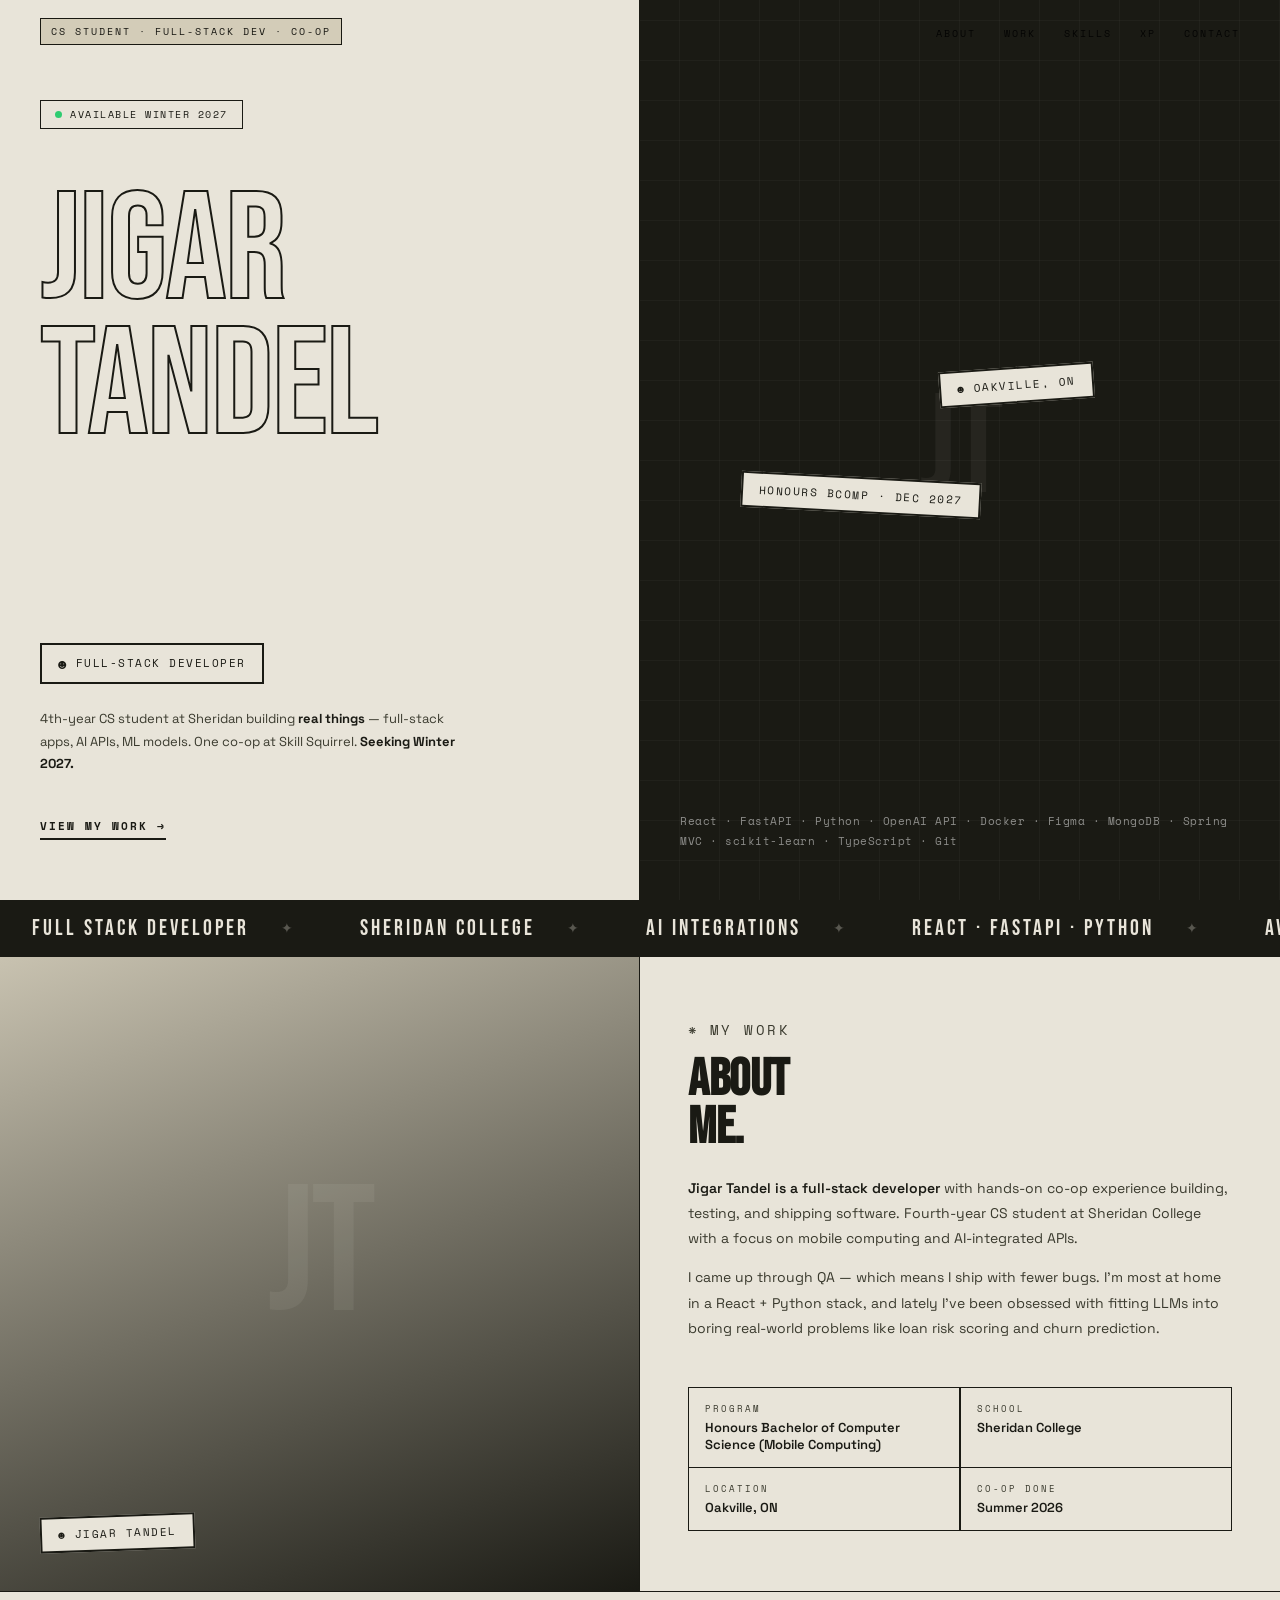
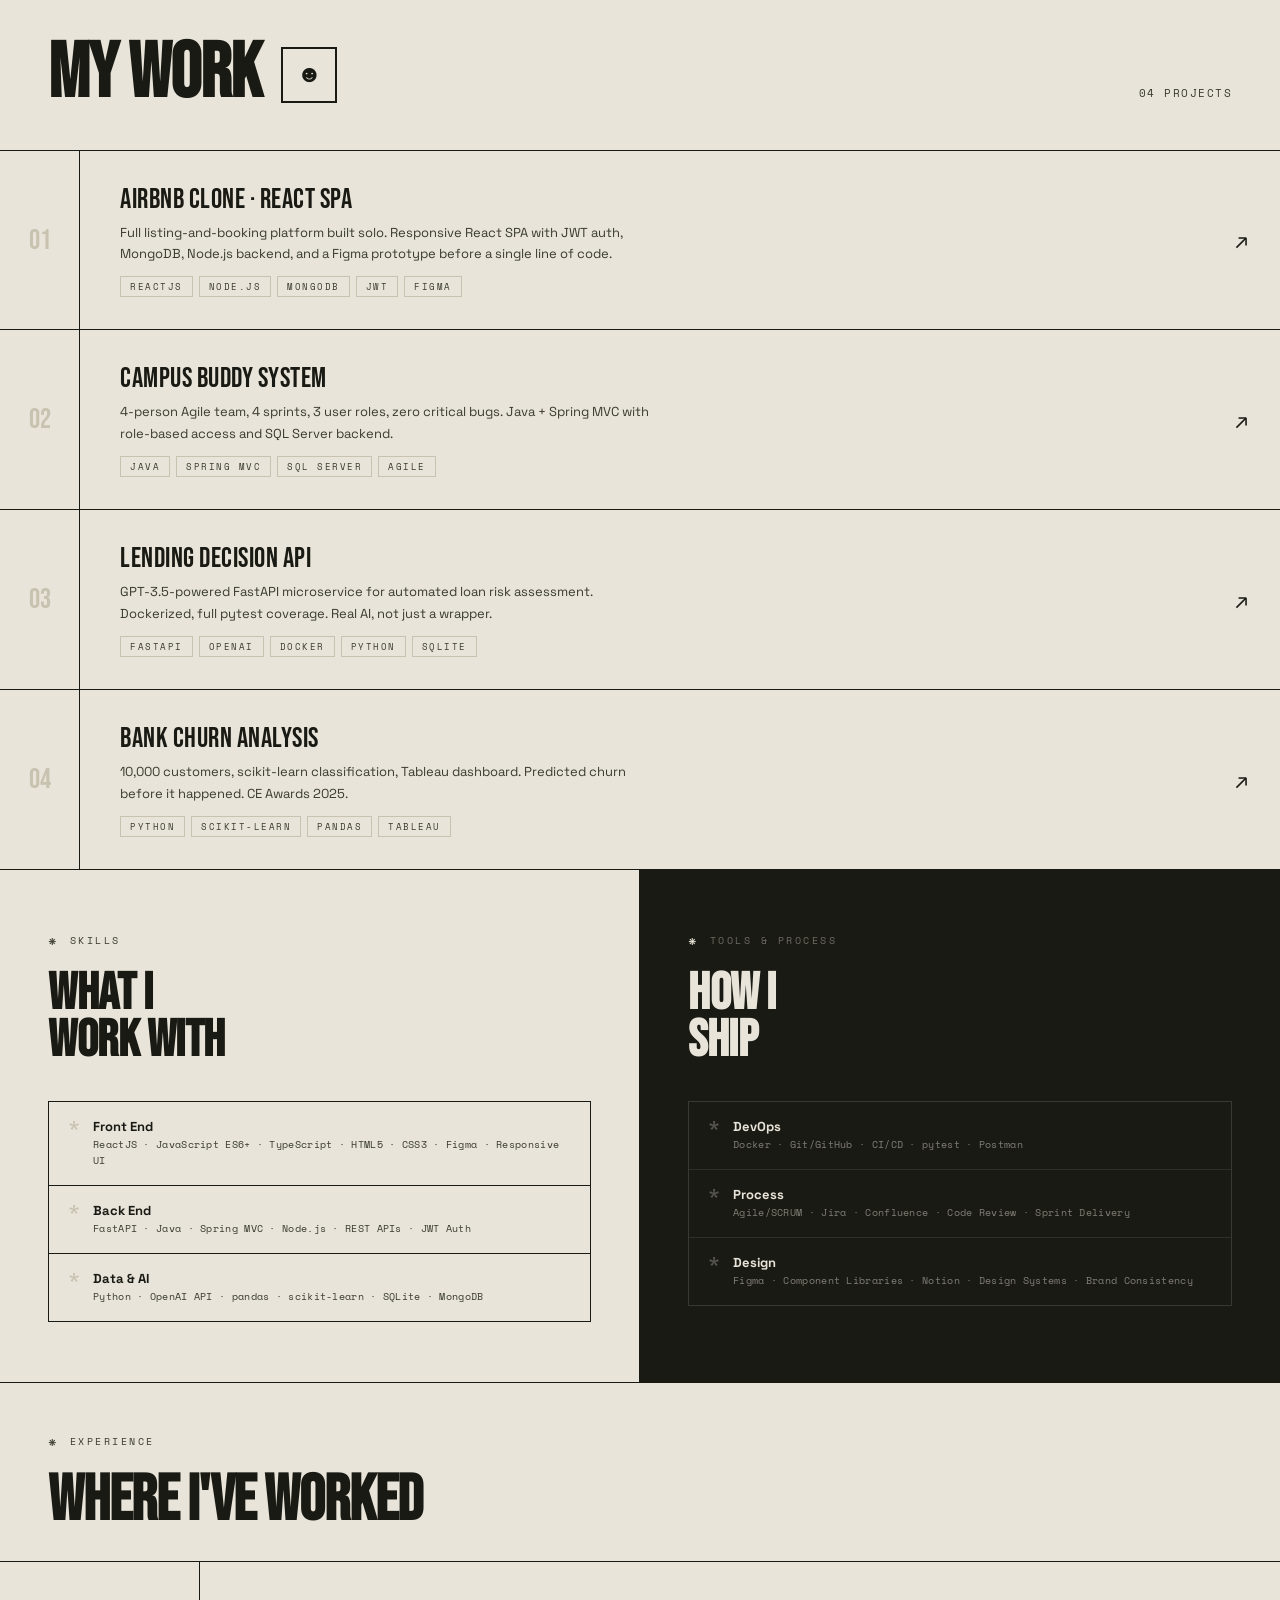
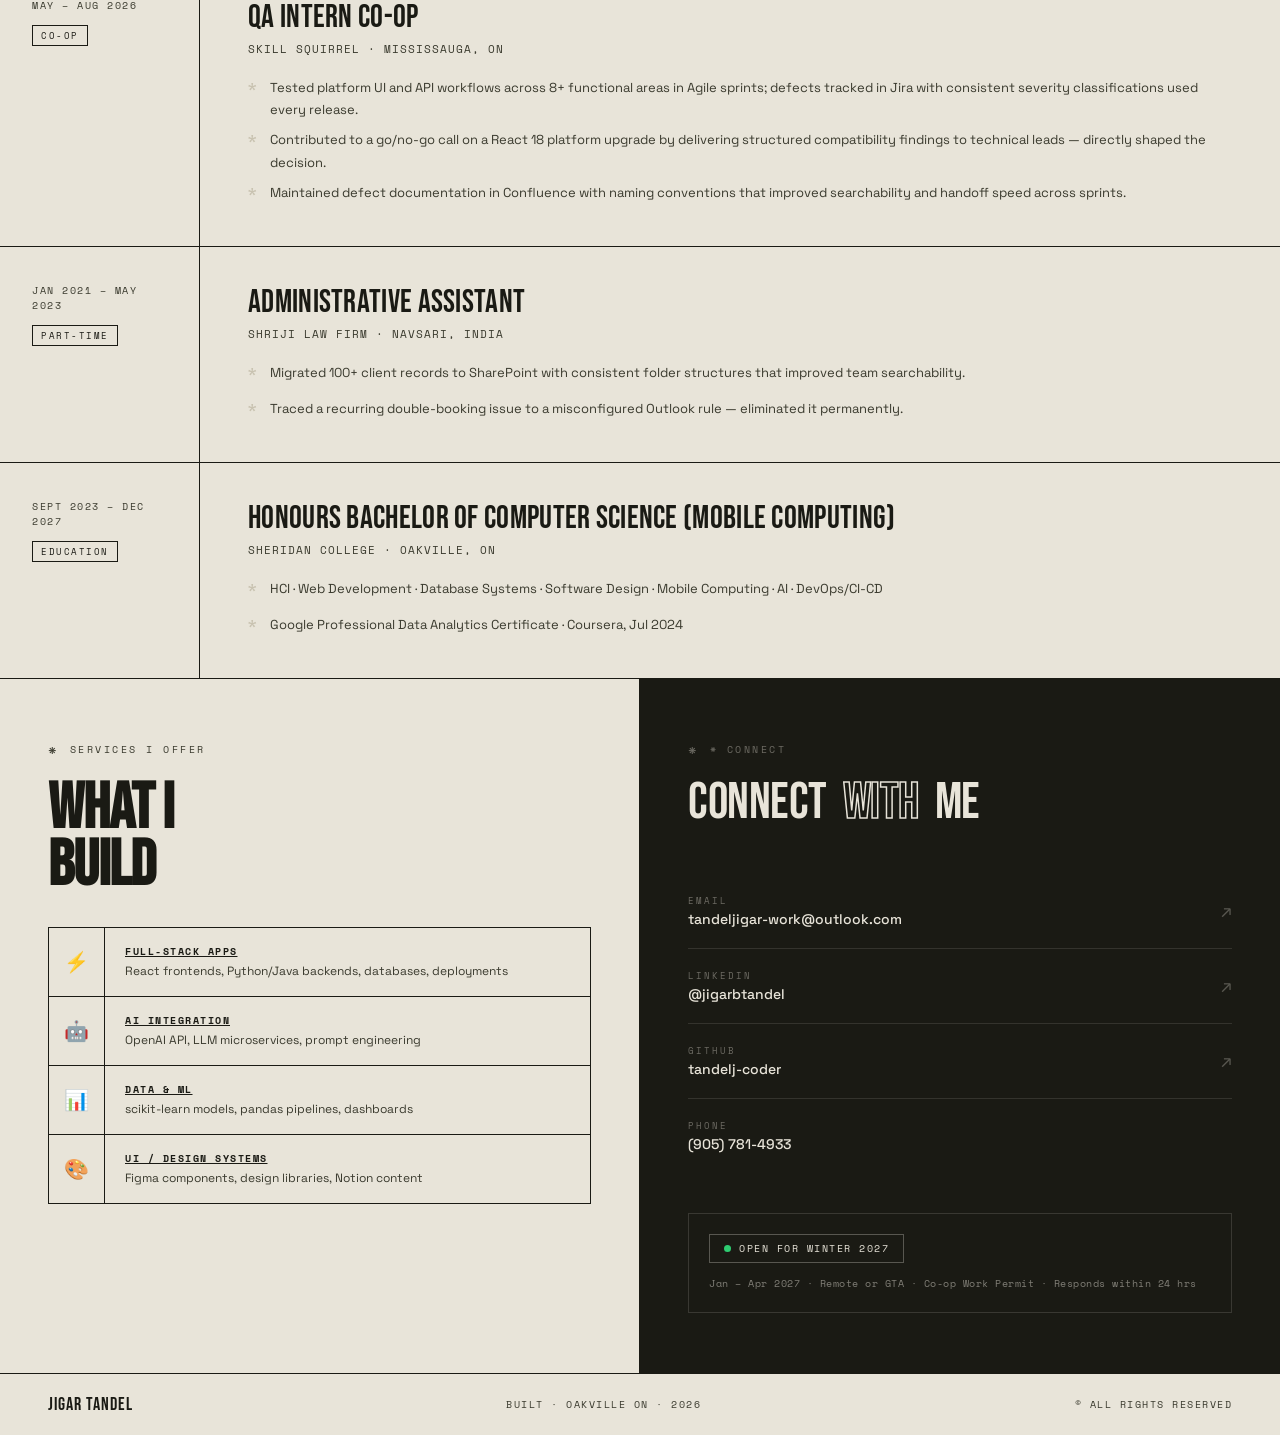
==== Jigar_Tandel.html @ c5416adf "Add files via upload" ====
<!doctype html><html><head><meta charset=utf8><meta name=viewport content="width=device-width,initial-scale=1"><style>:root{color-scheme:light}body{margin:0;padding:0;font:14px -apple-system,BlinkMacSystemFont,sans-serif;background:#fff;color:#000}img{max-width:100%}[hidden]:not([hidden=until-found i]){display:none!important}</style></head><body>
<!DOCTYPE html>
<html lang="en">
<head>
<meta charset="UTF-8"/>
<meta name="viewport" content="width=device-width, initial-scale=1.0"/>
<title>Jigar Tandel</title>
<link rel="preconnect" href="https://fonts.googleapis.com"/>
<link rel="preconnect" href="https://fonts.gstatic.com" crossorigin/>
<link href="https://fonts.googleapis.com/css2?family=Space+Grotesk:wght@300;400;500;600;700&family=Bebas+Neue&family=Space+Mono:ital,wght@0,400;0,700;1,400&display=swap" rel="stylesheet"/>
<style>
*,*::before,*::after{margin:0;padding:0;box-sizing:border-box;}
:root{
  --cream:#e8e4d9;
  --ink:#1a1a14;
  --ink-light:#3a3a2e;
  --warm:#c8c2b0;
  --accent:#1a1a14;
  --red:#c0392b;
}
html{scroll-behavior:smooth;}
body{
  background:var(--cream);
  color:var(--ink);
  font-family:'Space Grotesk',sans-serif;
  overflow-x:hidden;
  cursor:crosshair;
}

/* ── NAV ── */
nav{
  position:fixed;top:0;left:0;right:0;z-index:100;
  display:flex;align-items:center;justify-content:space-between;
  padding:18px 40px;
  mix-blend-mode:multiply;
}
.nav-role{
  font-family:'Space Mono',monospace;
  font-size:10px;letter-spacing:2px;text-transform:uppercase;
  border:1.5px solid var(--ink);
  padding:5px 10px;
  background:var(--cream);
}
.nav-links{display:flex;gap:28px;list-style:none;}
.nav-links a{
  font-family:'Space Mono',monospace;
  font-size:10px;letter-spacing:2px;text-transform:uppercase;
  color:var(--ink);text-decoration:none;
  transition:opacity 0.15s;
}
.nav-links a:hover{opacity:0.4;}

/* ── HERO ── */
#hero{
  min-height:100vh;
  display:grid;
  grid-template-columns:1fr 1fr;
  position:relative;
  overflow:hidden;
}
.hero-left{
  padding:100px 40px 60px;
  display:flex;flex-direction:column;
  justify-content:space-between;
  border-right:1.5px solid var(--ink);
  position:relative;
  z-index:2;
}
.hero-right{
  background:var(--ink);
  position:relative;
  display:flex;align-items:center;justify-content:center;
  overflow:hidden;
}
.hero-right-bg{
  width:100%;height:100%;
  background:
    repeating-linear-gradient(0deg, transparent, transparent 39px, rgba(255,255,255,0.03) 39px, rgba(255,255,255,0.03) 40px),
    repeating-linear-gradient(90deg, transparent, transparent 39px, rgba(255,255,255,0.03) 39px, rgba(255,255,255,0.03) 40px);
  position:absolute;inset:0;
}
.hero-right-text{
  position:absolute;
  bottom:48px;left:40px;right:40px;
}
.hero-right-text p{
  font-family:'Space Mono',monospace;
  font-size:11px;line-height:1.8;
  color:rgba(255,255,255,0.5);
  letter-spacing:0.5px;
}

/* LABEL BOXES — key visual element from reference */
.label-box{
  display:inline-flex;align-items:center;gap:8px;
  border:2px solid var(--ink);
  padding:8px 16px;
  background:var(--cream);
  font-family:'Space Mono',monospace;
  font-size:11px;letter-spacing:1.5px;text-transform:uppercase;
  white-space:nowrap;
  position:relative;
}
.label-box .smiley{font-size:14px;}

.hero-name{
  font-family:'Bebas Neue',sans-serif;
  font-size:clamp(80px,12vw,160px);
  line-height:0.88;
  letter-spacing:-2px;
  margin:32px 0 24px;
}
.hero-name .line-white{
  color:#fff;
  -webkit-text-stroke:0px;
  display:block;
}
.hero-name .line-outline{
  color:transparent;
  -webkit-text-stroke:2px var(--ink);
  display:block;
}
.hero-sub{
  font-size:13px;line-height:1.75;
  color:var(--ink-light);max-width:420px;
  margin-bottom:40px;
}
.hero-sub strong{font-weight:700;color:var(--ink);}
.hero-cta{
  display:inline-flex;align-items:center;gap:12px;
  font-family:'Space Mono',monospace;font-size:11px;
  font-weight:700;letter-spacing:2px;text-transform:uppercase;
  color:var(--ink);text-decoration:none;
  border-bottom:2px solid var(--ink);
  padding-bottom:4px;
  transition:gap 0.2s;
}
.hero-cta:hover{gap:20px;}

/* AVAILABILITY PILL */
.avail-pill{
  display:inline-flex;align-items:center;gap:8px;
  border:1.5px solid var(--ink);
  padding:6px 14px;
  font-family:'Space Mono',monospace;
  font-size:10px;letter-spacing:1.5px;text-transform:uppercase;
  margin-bottom:24px;
}
.avail-dot{width:7px;height:7px;border-radius:50%;background:#2ecc71;animation:blink 2s infinite;}
@keyframes blink{0%,100%{opacity:1;}50%{opacity:.3;}}

/* ── MARQUEE ── */
.marquee-wrap{
  border-top:1.5px solid var(--ink);
  border-bottom:1.5px solid var(--ink);
  overflow:hidden;
  padding:14px 0;
  background:var(--ink);
}
.marquee-track{
  display:flex;gap:0;
  animation:marquee 18s linear infinite;
  width:max-content;
}
@keyframes marquee{from{transform:translateX(0);}to{transform:translateX(-50%);}}
.marquee-item{
  font-family:'Bebas Neue',sans-serif;
  font-size:22px;letter-spacing:3px;
  color:var(--cream);
  padding:0 32px;
  white-space:nowrap;
  display:flex;align-items:center;gap:32px;
}
.marquee-item::after{
  content:'✦';font-size:14px;color:rgba(232,228,217,0.3);
}

/* ── ABOUT ── */
#about{
  display:grid;grid-template-columns:1fr 1fr;
  border-bottom:1.5px solid var(--ink);
}
.about-photo-col{
  border-right:1.5px solid var(--ink);
  position:relative;
  min-height:520px;
  display:flex;align-items:flex-end;
  overflow:hidden;
}
.about-photo-bg{
  position:absolute;inset:0;
  background:linear-gradient(160deg,var(--warm) 0%,var(--ink) 100%);
}
.about-photo-initials{
  position:absolute;
  top:50%;left:50%;transform:translate(-50%,-60%);
  font-family:'Bebas Neue',sans-serif;
  font-size:180px;line-height:1;
  color:rgba(232,228,217,0.08);
  pointer-events:none;
  letter-spacing:-4px;
}
.about-badge-wrap{
  position:relative;z-index:2;
  padding:40px;
}
.about-text-col{
  padding:60px 48px;
  display:flex;flex-direction:column;justify-content:center;
}
.section-eyebrow{
  font-family:'Space Mono',monospace;
  font-size:10px;letter-spacing:2.5px;text-transform:uppercase;
  color:var(--ink-light);margin-bottom:20px;
  display:flex;align-items:center;gap:10px;
}
.section-eyebrow::before{content:'* ';font-size:14px;}
.about-text-col h2{
  font-family:'Bebas Neue',sans-serif;
  font-size:52px;line-height:0.92;letter-spacing:-0.5px;
  margin-bottom:24px;
}
.about-text-col p{
  font-size:14px;line-height:1.8;color:var(--ink-light);
  margin-bottom:14px;
}
.about-text-col p strong{color:var(--ink);font-weight:600;}
.fact-row{
  display:grid;grid-template-columns:1fr 1fr;
  gap:1.5px;
  border:1.5px solid var(--ink);
  margin-top:32px;
  background:var(--ink);
}
.fact-cell{
  background:var(--cream);
  padding:14px 16px;
}
.fact-label{
  font-family:'Space Mono',monospace;
  font-size:9px;letter-spacing:2px;text-transform:uppercase;
  color:var(--ink-light);margin-bottom:4px;
}
.fact-val{font-size:13px;font-weight:600;}

/* ── WORK / PROJECTS ── */
#projects{border-bottom:1.5px solid var(--ink);}
.projects-header{
  display:flex;align-items:baseline;justify-content:space-between;
  padding:48px 48px 40px;
  border-bottom:1.5px solid var(--ink);
}
.projects-header h2{
  font-family:'Bebas Neue',sans-serif;
  font-size:clamp(40px,6vw,80px);
  line-height:0.9;letter-spacing:-1px;
  display:flex;align-items:center;gap:20px;
}
.projects-header h2 .smiley-box{
  display:inline-flex;align-items:center;justify-content:center;
  width:56px;height:56px;
  border:2px solid var(--ink);
  font-size:24px;
  border-radius:0;
}
.project-count{
  font-family:'Space Mono',monospace;
  font-size:11px;letter-spacing:1.5px;color:var(--ink-light);
}
.projects-grid{display:flex;flex-direction:column;}
.project-row{
  display:grid;grid-template-columns:80px 1fr auto;
  align-items:stretch;
  border-bottom:1.5px solid var(--ink);
  background:var(--cream);
  transition:background 0.2s;
  cursor:crosshair;
  opacity:1 !important;
  transform:none !important;
}
.project-row:last-child{border-bottom:none;}
.project-row:hover{background:var(--ink);}
.project-row:hover .pr-num,
.project-row:hover .pr-arrow{color:#fff !important;}
.project-row:hover .pr-title{color:#fff;}
.project-row:hover .pr-desc{color:rgba(255,255,255,0.85) !important;}
.project-row:hover .pr-tech span{
  border-color:rgba(255,255,255,0.4);
  color:rgba(255,255,255,0.9);
}
.pr-num{
  font-family:'Bebas Neue',sans-serif;
  font-size:28px;color:var(--warm);
  display:flex;align-items:center;justify-content:center;
  border-right:1.5px solid var(--ink);
  padding:32px 0;
  transition:color 0.15s;
}
.pr-body{
  padding:32px 40px;
  transition:color 0.15s;
}
.pr-title{
  font-family:'Bebas Neue',sans-serif;
  font-size:28px;letter-spacing:0.5px;
  margin-bottom:6px;
}
.pr-desc{
  font-family:'Space Grotesk',sans-serif;
  font-size:13px;line-height:1.65;color:var(--ink-light);
  max-width:540px;margin-bottom:12px;
  transition:color 0.15s;
}
.pr-tech{display:flex;flex-wrap:wrap;gap:6px;}
.pr-tech span{
  font-family:'Space Mono',monospace;
  font-size:9px;letter-spacing:1.5px;text-transform:uppercase;
  border:1px solid var(--warm);
  padding:3px 9px;color:var(--ink-light);
  transition:border-color 0.15s,color 0.15s;
}
.pr-arrow{
  font-size:22px;color:var(--ink);
  display:flex;align-items:center;
  padding:0 32px;
  transition:color 0.15s,transform 0.15s;
  text-decoration:none;
}
.project-row:hover .pr-arrow{transform:rotate(-45deg);}

/* ── SKILLS ── */
#skills{
  display:grid;grid-template-columns:1fr 1fr;
  border-bottom:1.5px solid var(--ink);
}
.skills-left{
  border-right:1.5px solid var(--ink);
  padding:60px 48px;
}
.skills-right{
  padding:60px 48px;
  background:var(--ink);color:var(--cream);
}
.skills-right .section-eyebrow{color:rgba(232,228,217,0.4);}
.skills-right .section-eyebrow::before{color:var(--cream);}
.skills-left h2,.skills-right h2{
  font-family:'Bebas Neue',sans-serif;
  font-size:52px;line-height:0.9;
  margin-bottom:36px;
  letter-spacing:-0.5px;
}
.skill-list{display:flex;flex-direction:column;gap:0;border:1.5px solid var(--ink);}
.skill-item{
  display:flex;align-items:flex-start;gap:14px;
  padding:16px 20px;
  border-bottom:1px solid var(--ink);
  transition:background 0.15s;
}
.skill-item:last-child{border-bottom:none;}
.skill-item:hover{background:rgba(0,0,0,0.04);}
.skill-asterisk{
  font-family:'Bebas Neue',sans-serif;
  font-size:24px;line-height:1;color:var(--warm);
  flex-shrink:0;margin-top:1px;
}
.skill-name{font-size:13px;font-weight:700;margin-bottom:2px;}
.skill-items{
  font-family:'Space Mono',monospace;
  font-size:10px;letter-spacing:0.3px;color:var(--ink-light);
  line-height:1.6;
}
/* right col skill list (light on dark) */
.skills-right .skill-list{border-color:rgba(232,228,217,0.15);}
.skills-right .skill-item{border-bottom-color:rgba(232,228,217,0.1);}
.skills-right .skill-item:hover{background:rgba(255,255,255,0.04);}
.skills-right .skill-asterisk{color:rgba(232,228,217,0.3);}
.skills-right .skill-name{color:var(--cream);}
.skills-right .skill-items{color:rgba(232,228,217,0.5);}

/* ── EXPERIENCE ── */
#experience{border-bottom:1.5px solid var(--ink);}
.exp-header{
  padding:48px 48px 32px;
  border-bottom:1.5px solid var(--ink);
}
.exp-header h2{
  font-family:'Bebas Neue',sans-serif;
  font-size:clamp(36px,5vw,72px);
  line-height:0.9;letter-spacing:-1px;
}
.exp-row{
  display:grid;
  grid-template-columns:200px 1fr;
  border-bottom:1.5px solid var(--ink);
}
.exp-row:last-child{border-bottom:none;}
.exp-left{
  border-right:1.5px solid var(--ink);
  padding:36px 32px;
}
.exp-date{
  font-family:'Space Mono',monospace;
  font-size:10px;letter-spacing:1.5px;text-transform:uppercase;
  color:var(--ink-light);margin-bottom:12px;
}
.exp-type-badge{
  display:inline-block;
  font-family:'Space Mono',monospace;
  font-size:9px;letter-spacing:1.5px;text-transform:uppercase;
  border:1.5px solid var(--ink);
  padding:3px 8px;
}
.exp-right{padding:36px 48px;}
.exp-title{
  font-family:'Bebas Neue',sans-serif;
  font-size:32px;letter-spacing:0.3px;
  margin-bottom:4px;
}
.exp-co{
  font-family:'Space Mono',monospace;
  font-size:11px;letter-spacing:1px;
  color:var(--ink-light);margin-bottom:20px;
  text-transform:uppercase;
}
.exp-bullets{display:flex;flex-direction:column;gap:8px;}
.exp-bullet{
  display:flex;gap:14px;
  font-size:13px;line-height:1.7;color:var(--ink-light);
}
.exp-bullet::before{
  content:'*';
  font-family:'Bebas Neue',sans-serif;
  font-size:20px;color:var(--warm);
  flex-shrink:0;line-height:1.4;
}

/* ── SERVICES / CONTACT ── */
#contact{
  display:grid;grid-template-columns:1fr 1fr;
  min-height:500px;
}
.contact-left{
  border-right:1.5px solid var(--ink);
  padding:60px 48px;
}
.contact-left h2{
  font-family:'Bebas Neue',sans-serif;
  font-size:clamp(36px,5vw,64px);
  line-height:0.9;letter-spacing:-1px;
  margin-bottom:32px;
}
.service-list{display:flex;flex-direction:column;gap:0;border:1.5px solid var(--ink);}
.service-item{
  display:grid;grid-template-columns:56px 1fr;
  border-bottom:1px solid var(--ink);
}
.service-item:last-child{border-bottom:none;}
.service-icon{
  display:flex;align-items:center;justify-content:center;
  border-right:1px solid var(--ink);
  font-size:20px;
  padding:16px 0;
}
.service-body{padding:16px 20px;}
.service-name{
  font-family:'Space Mono',monospace;
  font-size:10px;font-weight:700;letter-spacing:1.5px;
  text-transform:uppercase;text-decoration:underline;
  margin-bottom:3px;
}
.service-desc{font-size:12px;color:var(--ink-light);line-height:1.5;}
.contact-right{
  padding:60px 48px;
  background:var(--ink);color:var(--cream);
  display:flex;flex-direction:column;justify-content:space-between;
}
.connect-label{
  font-family:'Bebas Neue',sans-serif;
  font-size:clamp(32px,4vw,54px);
  line-height:0.9;letter-spacing:-0.5px;
  color:var(--cream);margin-bottom:48px;
  display:flex;align-items:center;gap:16px;
  flex-wrap:wrap;
}
.connect-label .word-outline{
  color:transparent;
  -webkit-text-stroke:1.5px var(--cream);
}
.contact-links{display:flex;flex-direction:column;gap:0;}
.contact-link-row{
  display:flex;align-items:center;justify-content:space-between;
  padding:20px 0;
  border-bottom:1px solid rgba(232,228,217,0.12);
  text-decoration:none;
  transition:padding-left 0.15s;
}
.contact-link-row:last-child{border-bottom:none;}
.contact-link-row:hover{padding-left:12px;}
.cl-label{
  font-family:'Space Mono',monospace;
  font-size:9px;letter-spacing:2px;text-transform:uppercase;
  color:rgba(232,228,217,0.4);margin-bottom:3px;
}
.cl-val{
  font-size:14px;font-weight:500;color:var(--cream);
}
.cl-arrow{color:rgba(232,228,217,0.3);font-size:18px;}
.avail-block{
  margin-top:40px;
  border:1.5px solid rgba(232,228,217,0.15);
  padding:20px;
}
.avail-block .avail-pill{
  border-color:rgba(232,228,217,0.3);
  color:var(--cream);margin-bottom:12px;
}
.avail-block p{
  font-family:'Space Mono',monospace;
  font-size:10px;letter-spacing:0.5px;line-height:1.7;
  color:rgba(232,228,217,0.5);
}

/* ── FOOTER ── */
footer{
  border-top:1.5px solid var(--ink);
  display:flex;align-items:center;justify-content:space-between;
  padding:20px 48px;
}
.footer-name{
  font-family:'Bebas Neue',sans-serif;
  font-size:18px;letter-spacing:1px;
}
.footer-mono{
  font-family:'Space Mono',monospace;
  font-size:10px;letter-spacing:1.5px;
  color:var(--ink-light);text-transform:uppercase;
}

/* ── MOBILE ── */
@media(max-width:768px){
  nav{padding:16px 20px;}
  .nav-links{display:none;}
  #hero{grid-template-columns:1fr;}
  .hero-right{min-height:280px;}
  #about,#skills,#contact{grid-template-columns:1fr;}
  .about-photo-col,.skills-left,.skills-right,.contact-left,.contact-right{border-right:none;border-bottom:1.5px solid var(--ink);}
  .projects-header,.exp-header{padding:32px 24px 24px;}
  .pr-body,.exp-right,.about-text-col,.skills-left,.skills-right,.contact-left,.contact-right{padding:32px 24px;}
  .exp-row{grid-template-columns:1fr;}
  .exp-left{border-right:none;border-bottom:1.5px solid var(--ink);}
  .hero-left{padding:80px 24px 40px;}
  footer{padding:16px 24px;flex-direction:column;gap:8px;text-align:center;}
  .project-row{grid-template-columns:56px 1fr 48px;}
  .pr-arrow{padding:0 12px;}
}
@media(prefers-reduced-motion:reduce){
  *{animation:none!important;transition:none!important;}
}
</style>
</head>
<body>

<!-- NAV -->
<nav>
  <span class="nav-role">CS Student · Full-Stack Dev · Co-op</span>
  <ul class="nav-links">
    <li><a href="#about">About</a></li>
    <li><a href="#projects">Work</a></li>
    <li><a href="#skills">Skills</a></li>
    <li><a href="#experience">XP</a></li>
    <li><a href="#contact">Contact</a></li>
  </ul>
</nav>

<!-- HERO -->
<section id="hero">
  <div class="hero-left">
    <div>
      <div class="avail-pill"><span class="avail-dot"></span> Available Winter 2027</div>
      <div class="hero-name">
        <span class="line-outline">Jigar</span>
        <span class="line-outline">Tandel</span>
      </div>
    </div>
    <div>
      <div class="label-box" style="margin-bottom:24px;">
        <span class="smiley">☻</span> FULL-STACK DEVELOPER
      </div>
      <p class="hero-sub">
        4th-year CS student at Sheridan building <strong>real things</strong> — full-stack apps, AI APIs, ML models. One co-op at Skill Squirrel. <strong>Seeking Winter 2027.</strong>
      </p>
      <a href="#projects" class="hero-cta">View My Work →</a>
    </div>
  </div>
  <div class="hero-right">
    <div class="hero-right-bg"></div>
    <div style="position:relative;z-index:2;text-align:center;">
      <div style="font-family:'Bebas Neue',sans-serif;font-size:clamp(80px,12vw,140px);line-height:0.9;color:rgba(232,228,217,0.06);letter-spacing:-3px;pointer-events:none;user-select:none;">JT</div>
      <!-- Floating label boxes like the reference -->
      <div class="label-box" style="position:absolute;top:-20px;left:20px;transform:rotate(-4deg);z-index:3;">
        ☻ OAKVILLE, ON
      </div>
      <div class="label-box" style="position:absolute;bottom:0px;right:20px;transform:rotate(3deg);z-index:3;">
        HONOURS BCOMP · DEC 2027
      </div>
    </div>
    <div class="hero-right-text">
      <p>React · FastAPI · Python · OpenAI API · Docker · Figma · MongoDB · Spring MVC · scikit-learn · TypeScript · Git</p>
    </div>
  </div>
</section>

<!-- MARQUEE -->
<div class="marquee-wrap">
  <div class="marquee-track">
    <div class="marquee-item">FULL STACK DEVELOPER</div>
    <div class="marquee-item">SHERIDAN COLLEGE</div>
    <div class="marquee-item">AI INTEGRATIONS</div>
    <div class="marquee-item">REACT · FASTAPI · PYTHON</div>
    <div class="marquee-item">AVAILABLE WINTER 2027</div>
    <div class="marquee-item">OAKVILLE ON</div>
    <div class="marquee-item">FULL STACK DEVELOPER</div>
    <div class="marquee-item">SHERIDAN COLLEGE</div>
    <div class="marquee-item">AI INTEGRATIONS</div>
    <div class="marquee-item">REACT · FASTAPI · PYTHON</div>
    <div class="marquee-item">AVAILABLE WINTER 2027</div>
    <div class="marquee-item">OAKVILLE ON</div>
  </div>
</div>

<!-- ABOUT -->
<section id="about">
  <div class="about-photo-col">
    <div class="about-photo-bg"></div>
    <div class="about-photo-initials">JT</div>
    <div class="about-badge-wrap">
      <div class="label-box" style="background:var(--cream);transform:rotate(-2deg);">
        ☻ JIGAR TANDEL
      </div>
    </div>
  </div>
  <div class="about-text-col">
    <p class="section-eyebrow">My Work</p>
    <h2>About<br/>Me.</h2>
    <p>
      <strong>Jigar Tandel is a full-stack developer</strong> with hands-on co-op experience building, testing, and shipping software. Fourth-year CS student at Sheridan College with a focus on mobile computing and AI-integrated APIs.
    </p>
    <p>
      I came up through QA — which means I ship with fewer bugs. I'm most at home in a React + Python stack, and lately I've been obsessed with fitting LLMs into boring real-world problems like loan risk scoring and churn prediction.
    </p>
    <div class="fact-row">
      <div class="fact-cell">
        <div class="fact-label">Program</div>
        <div class="fact-val">Honours Bachelor of Computer Science (Mobile Computing)</div>
      </div>
      <div class="fact-cell">
        <div class="fact-label">School</div>
        <div class="fact-val">Sheridan College</div>
      </div>
      <div class="fact-cell">
        <div class="fact-label">Location</div>
        <div class="fact-val">Oakville, ON</div>
      </div>
      <div class="fact-cell">
        <div class="fact-label">Co-op Done</div>
        <div class="fact-val">Summer 2026</div>
      </div>
    </div>
  </div>
</section>

<!-- PROJECTS -->
<section id="projects">
  <div class="projects-header">
    <h2>MY WORK <span class="smiley-box">☻</span></h2>
    <span class="project-count">04 PROJECTS</span>
  </div>
  <div class="projects-grid">

    <div class="project-row">
      <div class="pr-num">01</div>
      <div class="pr-body">
        <div class="pr-title">Airbnb Clone · React SPA</div>
        <p class="pr-desc">Full listing-and-booking platform built solo. Responsive React SPA with JWT auth, MongoDB, Node.js backend, and a Figma prototype before a single line of code.</p>
        <div class="pr-tech">
          <span>ReactJS</span><span>Node.js</span><span>MongoDB</span><span>JWT</span><span>Figma</span>
        </div>
      </div>
      <a class="pr-arrow" href="https://github.com/tandelj-coder/airbnb-clone" target="_blank" rel="noopener">↗</a>
    </div>

    <div class="project-row">
      <div class="pr-num">02</div>
      <div class="pr-body">
        <div class="pr-title">Campus Buddy System</div>
        <p class="pr-desc">4-person Agile team, 4 sprints, 3 user roles, zero critical bugs. Java + Spring MVC with role-based access and SQL Server backend.</p>
        <div class="pr-tech">
          <span>Java</span><span>Spring MVC</span><span>SQL Server</span><span>Agile</span>
        </div>
      </div>
      <a class="pr-arrow" href="https://github.com/tandelj-coder/campus-buddy-system" target="_blank" rel="noopener">↗</a>
    </div>

    <div class="project-row">
      <div class="pr-num">03</div>
      <div class="pr-body">
        <div class="pr-title">Lending Decision API</div>
        <p class="pr-desc">GPT-3.5-powered FastAPI microservice for automated loan risk assessment. Dockerized, full pytest coverage. Real AI, not just a wrapper.</p>
        <div class="pr-tech">
          <span>FastAPI</span><span>OpenAI</span><span>Docker</span><span>Python</span><span>SQLite</span>
        </div>
      </div>
      <a class="pr-arrow" href="https://github.com/tandelj-coder/lending-decision-api" target="_blank" rel="noopener">↗</a>
    </div>

    <div class="project-row">
      <div class="pr-num">04</div>
      <div class="pr-body">
        <div class="pr-title">Bank Churn Analysis</div>
        <p class="pr-desc">10,000 customers, scikit-learn classification, Tableau dashboard. Predicted churn before it happened. CE Awards 2025.</p>
        <div class="pr-tech">
          <span>Python</span><span>scikit-learn</span><span>pandas</span><span>Tableau</span>
        </div>
      </div>
      <a class="pr-arrow" href="https://github.com/tandelj-coder/bank-churn-analysis" target="_blank" rel="noopener">↗</a>
    </div>

  </div>
</section>

<!-- SKILLS -->
<section id="skills">
  <div class="skills-left">
    <p class="section-eyebrow">Skills</p>
    <h2>What I<br/>Work With</h2>
    <div class="skill-list">
      <div class="skill-item">
        <div class="skill-asterisk">*</div>
        <div>
          <div class="skill-name">Front End</div>
          <div class="skill-items">ReactJS · JavaScript ES6+ · TypeScript · HTML5 · CSS3 · Figma · Responsive UI</div>
        </div>
      </div>
      <div class="skill-item">
        <div class="skill-asterisk">*</div>
        <div>
          <div class="skill-name">Back End</div>
          <div class="skill-items">FastAPI · Java · Spring MVC · Node.js · REST APIs · JWT Auth</div>
        </div>
      </div>
      <div class="skill-item">
        <div class="skill-asterisk">*</div>
        <div>
          <div class="skill-name">Data & AI</div>
          <div class="skill-items">Python · OpenAI API · pandas · scikit-learn · SQLite · MongoDB</div>
        </div>
      </div>
    </div>
  </div>
  <div class="skills-right">
    <p class="section-eyebrow">Tools & Process</p>
    <h2>How I<br/>Ship</h2>
    <div class="skill-list">
      <div class="skill-item">
        <div class="skill-asterisk">*</div>
        <div>
          <div class="skill-name">DevOps</div>
          <div class="skill-items">Docker · Git/GitHub · CI/CD · pytest · Postman</div>
        </div>
      </div>
      <div class="skill-item">
        <div class="skill-asterisk">*</div>
        <div>
          <div class="skill-name">Process</div>
          <div class="skill-items">Agile/SCRUM · Jira · Confluence · Code Review · Sprint Delivery</div>
        </div>
      </div>
      <div class="skill-item">
        <div class="skill-asterisk">*</div>
        <div>
          <div class="skill-name">Design</div>
          <div class="skill-items">Figma · Component Libraries · Notion · Design Systems · Brand Consistency</div>
        </div>
      </div>
    </div>
  </div>
</section>

<!-- EXPERIENCE -->
<section id="experience">
  <div class="exp-header">
    <p class="section-eyebrow">Experience</p>
    <h2>WHERE I'VE WORKED</h2>
  </div>

  <div class="exp-row">
    <div class="exp-left">
      <div class="exp-date">May – Aug 2026</div>
      <div class="exp-type-badge">Co-op</div>
    </div>
    <div class="exp-right">
      <div class="exp-title">QA Intern Co-op</div>
      <div class="exp-co">Skill Squirrel · Mississauga, ON</div>
      <ul class="exp-bullets">
        <li class="exp-bullet">Tested platform UI and API workflows across 8+ functional areas in Agile sprints; defects tracked in Jira with consistent severity classifications used every release.</li>
        <li class="exp-bullet">Contributed to a go/no-go call on a React 18 platform upgrade by delivering structured compatibility findings to technical leads — directly shaped the decision.</li>
        <li class="exp-bullet">Maintained defect documentation in Confluence with naming conventions that improved searchability and handoff speed across sprints.</li>
      </ul>
    </div>
  </div>

  <div class="exp-row">
    <div class="exp-left">
      <div class="exp-date">Jan 2021 – May 2023</div>
      <div class="exp-type-badge">Part-time</div>
    </div>
    <div class="exp-right">
      <div class="exp-title">Administrative Assistant</div>
      <div class="exp-co">Shriji Law Firm · Navsari, India</div>
      <ul class="exp-bullets">
        <li class="exp-bullet">Migrated 100+ client records to SharePoint with consistent folder structures that improved team searchability.</li>
        <li class="exp-bullet">Traced a recurring double-booking issue to a misconfigured Outlook rule — eliminated it permanently.</li>
      </ul>
    </div>
  </div>

  <div class="exp-row">
    <div class="exp-left">
      <div class="exp-date">Sept 2023 – Dec 2027</div>
      <div class="exp-type-badge">Education</div>
    </div>
    <div class="exp-right">
      <div class="exp-title">Honours Bachelor of Computer Science (Mobile Computing)</div>
      <div class="exp-co">Sheridan College · Oakville, ON</div>
      <ul class="exp-bullets">
        <li class="exp-bullet">HCI · Web Development · Database Systems · Software Design · Mobile Computing · AI · DevOps/CI-CD</li>
        <li class="exp-bullet">Google Professional Data Analytics Certificate · Coursera, Jul 2024</li>
      </ul>
    </div>
  </div>
</section>

<!-- CONTACT -->
<section id="contact">
  <div class="contact-left">
    <p class="section-eyebrow">Services I Offer</p>
    <h2>WHAT I<br/>BUILD</h2>
    <div class="service-list">
      <div class="service-item">
        <div class="service-icon">⚡</div>
        <div class="service-body">
          <div class="service-name">Full-Stack Apps</div>
          <div class="service-desc">React frontends, Python/Java backends, databases, deployments</div>
        </div>
      </div>
      <div class="service-item">
        <div class="service-icon">🤖</div>
        <div class="service-body">
          <div class="service-name">AI Integration</div>
          <div class="service-desc">OpenAI API, LLM microservices, prompt engineering</div>
        </div>
      </div>
      <div class="service-item">
        <div class="service-icon">📊</div>
        <div class="service-body">
          <div class="service-name">Data & ML</div>
          <div class="service-desc">scikit-learn models, pandas pipelines, dashboards</div>
        </div>
      </div>
      <div class="service-item">
        <div class="service-icon">🎨</div>
        <div class="service-body">
          <div class="service-name">UI / Design Systems</div>
          <div class="service-desc">Figma components, design libraries, Notion content</div>
        </div>
      </div>
    </div>
  </div>
  <div class="contact-right">
    <div>
      <p class="section-eyebrow" style="color:rgba(232,228,217,0.4);margin-bottom:20px;">* Connect</p>
      <div class="connect-label">
        CONNECT <span class="word-outline">WITH</span> ME
      </div>
    </div>
    <div>
      <div class="contact-links">
        <a class="contact-link-row" href="mailto:tandeljigar-work@outlook.com">
          <div>
            <div class="cl-label">Email</div>
            <div class="cl-val">tandeljigar-work@outlook.com</div>
          </div>
          <div class="cl-arrow">↗</div>
        </a>
        <a class="contact-link-row" href="https://linkedin.com/in/jigarbtandel" target="_blank" rel="noopener">
          <div>
            <div class="cl-label">LinkedIn</div>
            <div class="cl-val">@jigarbtandel</div>
          </div>
          <div class="cl-arrow">↗</div>
        </a>
        <a class="contact-link-row" href="https://github.com/tandelj-coder" target="_blank" rel="noopener">
          <div>
            <div class="cl-label">GitHub</div>
            <div class="cl-val">tandelj-coder</div>
          </div>
          <div class="cl-arrow">↗</div>
        </a>
        <div class="contact-link-row" style="cursor:default;">
          <div>
            <div class="cl-label">Phone</div>
            <div class="cl-val">(905) 781-4933</div>
          </div>
        </div>
      </div>
      <div class="avail-block">
        <div class="avail-pill"><span class="avail-dot"></span> OPEN FOR WINTER 2027</div>
        <p>Jan – Apr 2027 · Remote or GTA · Co-op Work Permit · Responds within 24 hrs</p>
      </div>
    </div>
  </div>
</section>

<footer>
  <span class="footer-name">JIGAR TANDEL</span>
  <span class="footer-mono">Built · Oakville ON · 2026</span>
  <span class="footer-mono">© All Rights Reserved</span>
</footer>

<script>
// Subtle scroll-driven fade-in
const els = document.querySelectorAll('.exp-row,.skill-item,.service-item,.about-text-col,.fact-cell');
const io = new IntersectionObserver(entries=>{
  entries.forEach(e=>{
    if(e.isIntersecting){
      e.target.style.opacity='1';
      e.target.style.transform='translateY(0)';
    }
  });
},{threshold:0.08});
els.forEach(el=>{
  el.style.opacity='0';
  el.style.transform='translateY(16px)';
  el.style.transition='opacity 0.5s ease, transform 0.5s ease';
  io.observe(el);
});
// stagger on rows
document.querySelectorAll('.fact-cell').forEach((el,i)=>{
  el.style.transitionDelay = (i*0.05)+'s';
});
document.querySelectorAll('.skill-item,.service-item').forEach((el,i)=>{
  el.style.transitionDelay = (i*0.07)+'s';
});
</script>
</body>
</html>

</body></html>
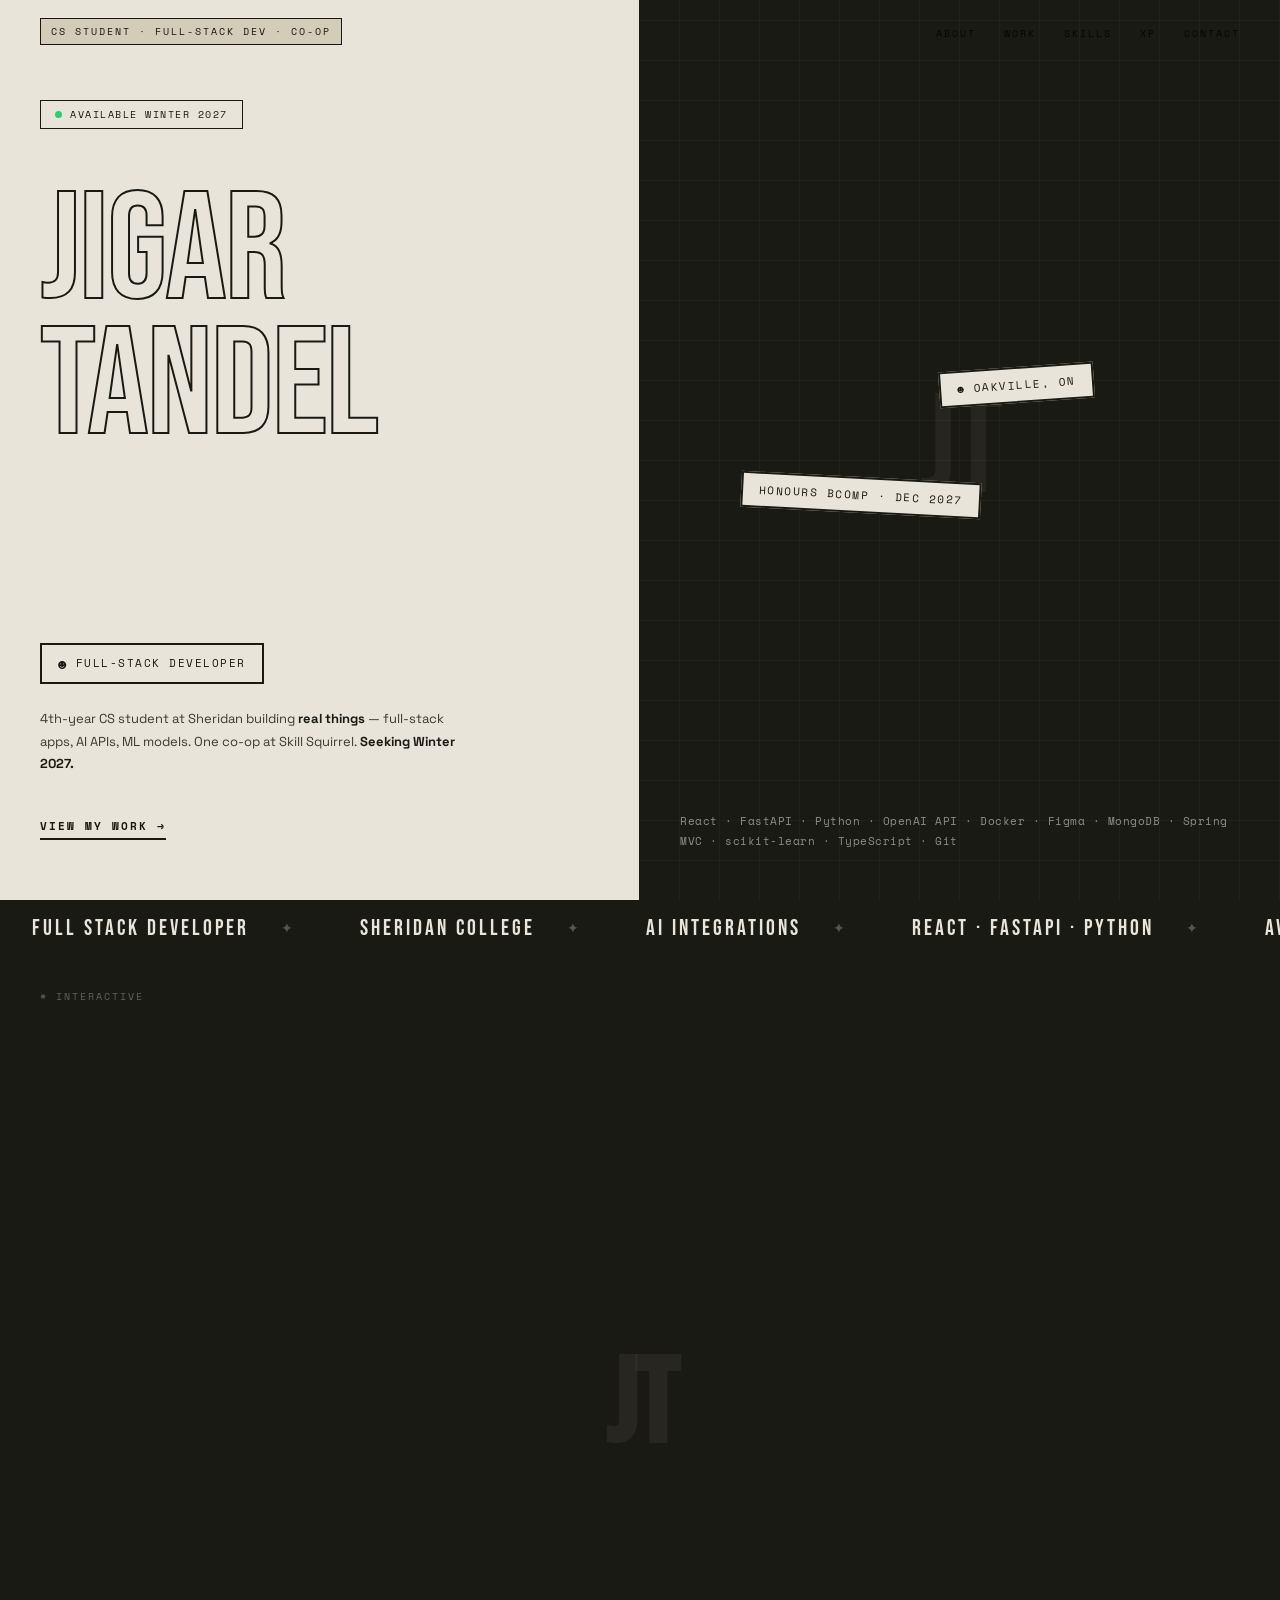
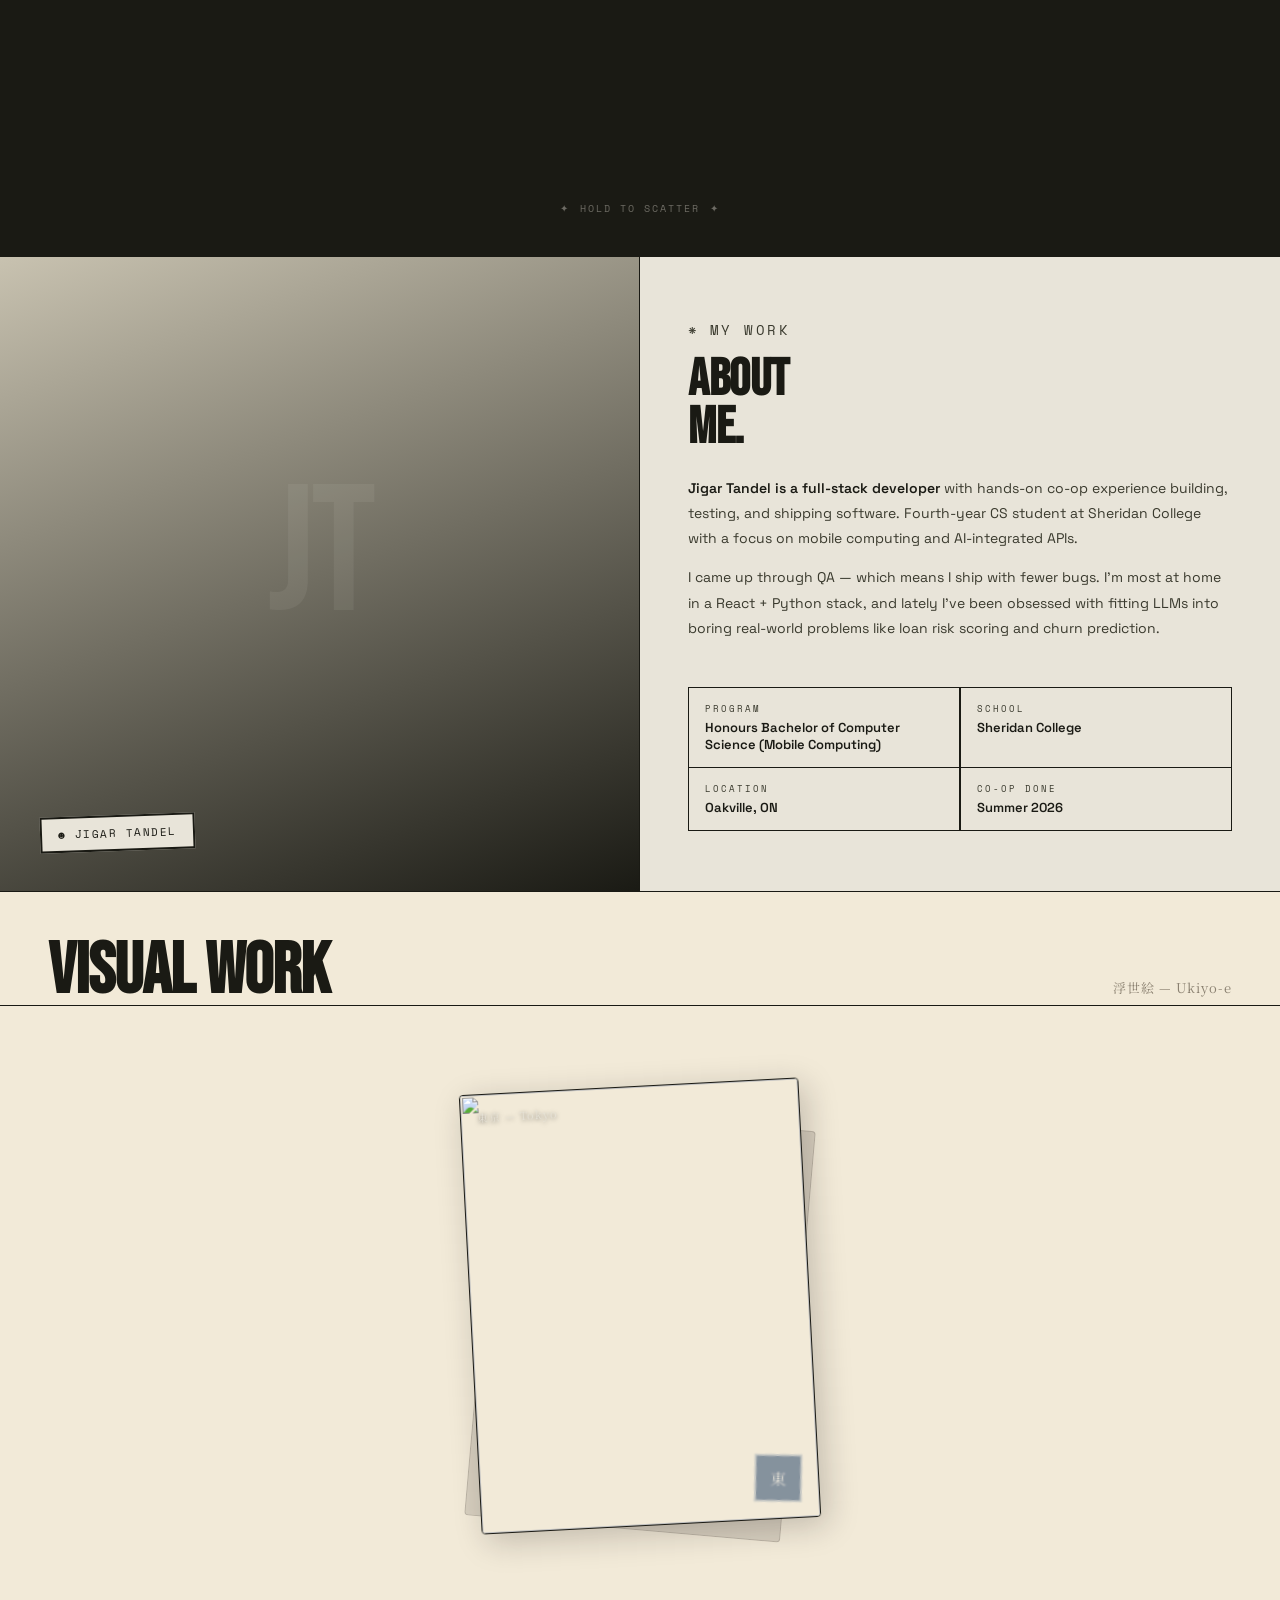
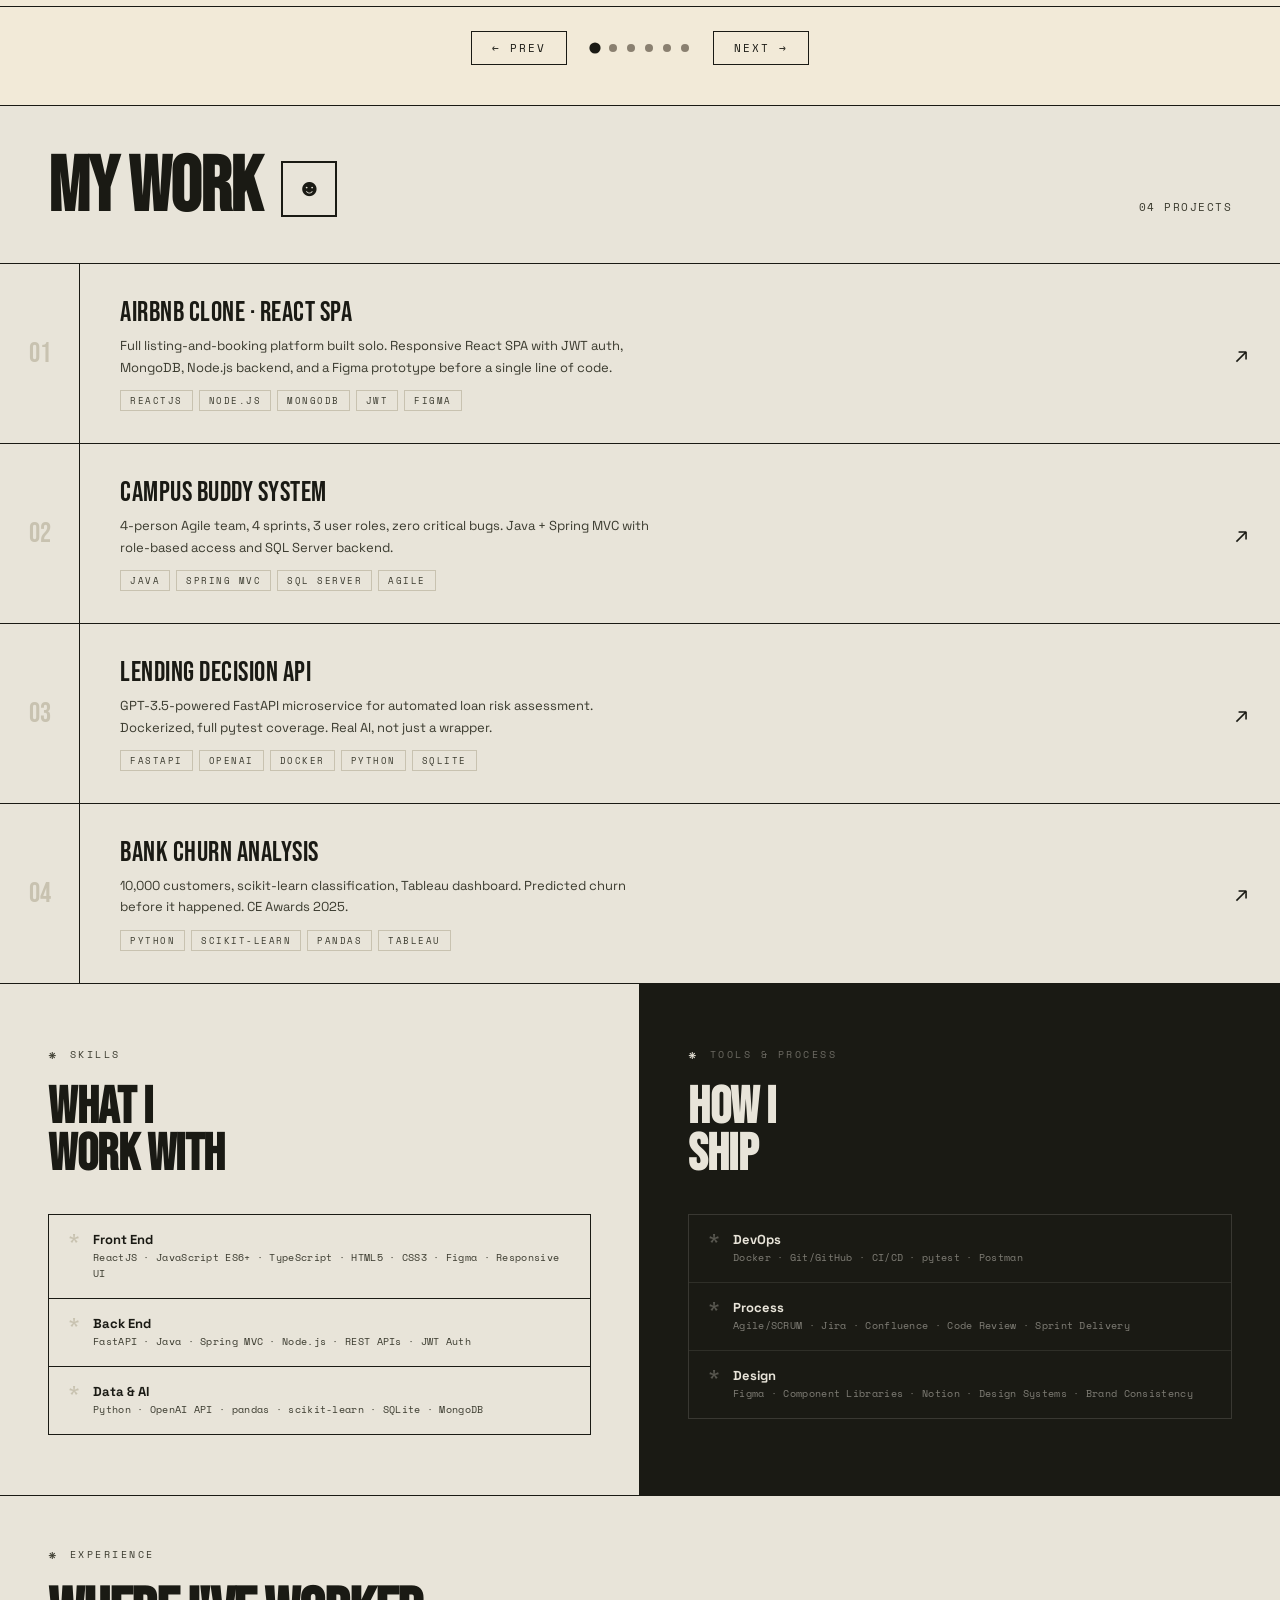
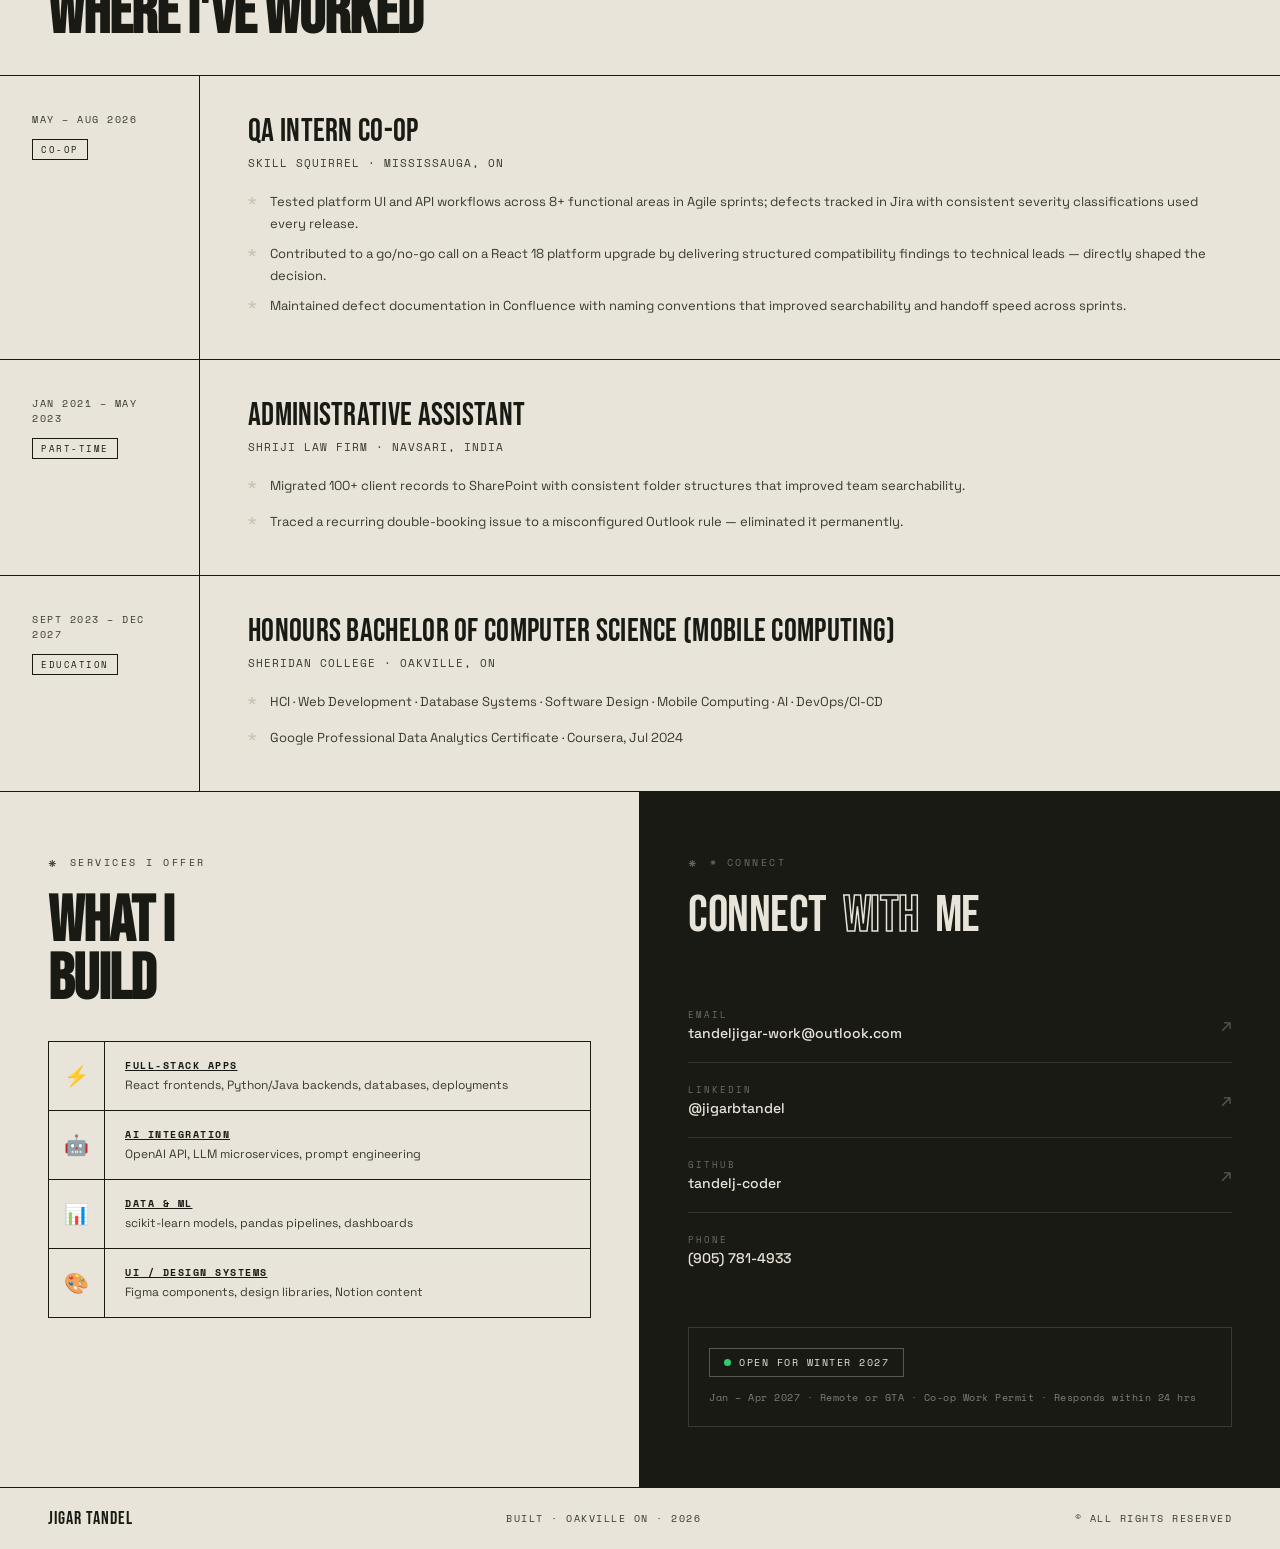
==== commit ef6de277: "Change greeting from 'Hello' to 'Goodbye'" ====
--- a/Jigar_Tandel.html
+++ b/Jigar_Tandel.html
@@ -7,7 +7,23 @@
 <title>Jigar Tandel</title>
 <link rel="preconnect" href="https://fonts.googleapis.com"/>
 <link rel="preconnect" href="https://fonts.gstatic.com" crossorigin/>
-<link href="https://fonts.googleapis.com/css2?family=Space+Grotesk:wght@300;400;500;600;700&family=Bebas+Neue&family=Space+Mono:ital,wght@0,400;0,700;1,400&display=swap" rel="stylesheet"/>
+<link href="https://fonts.googleapis.com/css2?family=Space+Grotesk:wght@300;400;500;600;700&family=Bebas+Neue&family=Space+Mono:ital,wght@0,400;0,700;1,400&family=Noto+Serif+JP:wght@400;700&display=swap" rel="stylesheet"/>
+
+<!-- Three.js WebGPU + Motion import map -->
+<script type="importmap">
+{
+  "imports": {
+    "three": "https://cdn.jsdelivr.net/npm/three@0.169.0/build/three.webgpu.js",
+    "three/webgpu": "https://cdn.jsdelivr.net/npm/three@0.169.0/build/three.webgpu.js",
+    "three/tsl": "https://cdn.jsdelivr.net/npm/three@0.169.0/build/three.tsl.js",
+    "motion": "https://cdn.jsdelivr.net/npm/motion@11.11.13/dist/motion.js"
+  }
+}
+</script>
+
+<!-- GSAP for carousel -->
+<script src="https://cdn.jsdelivr.net/npm/gsap@3.12.2/dist/gsap.min.js"></script>
+
 <style>
 *,*::before,*::after{margin:0;padding:0;box-sizing:border-box;}
 :root{
@@ -17,6 +33,12 @@
   --warm:#c8c2b0;
   --accent:#1a1a14;
   --red:#c0392b;
+  /* Ukiyo-e palette woven in */
+  --indigo:#2d4a6e;
+  --terra:#b85c38;
+  --gold:#c9a84c;
+  --smoke:#8a8070;
+  --washi:#f2ead8;
 }
 html{scroll-behavior:smooth;}
 body{
@@ -29,7 +51,7 @@
 
 /* ── NAV ── */
 nav{
-  position:fixed;top:0;left:0;right:0;z-index:100;
+  position:fixed;top:0;left:0;right:0;z-index:200;
   display:flex;align-items:center;justify-content:space-between;
   padding:18px 40px;
   mix-blend-mode:multiply;
@@ -90,7 +112,6 @@
   letter-spacing:0.5px;
 }
 
-/* LABEL BOXES — key visual element from reference */
 .label-box{
   display:inline-flex;align-items:center;gap:8px;
   border:2px solid var(--ink);
@@ -109,11 +130,6 @@
   line-height:0.88;
   letter-spacing:-2px;
   margin:32px 0 24px;
-}
-.hero-name .line-white{
-  color:#fff;
-  -webkit-text-stroke:0px;
-  display:block;
 }
 .hero-name .line-outline{
   color:transparent;
@@ -137,7 +153,6 @@
 }
 .hero-cta:hover{gap:20px;}
 
-/* AVAILABILITY PILL */
 .avail-pill{
   display:inline-flex;align-items:center;gap:8px;
   border:1.5px solid var(--ink);
@@ -171,8 +186,72 @@
   white-space:nowrap;
   display:flex;align-items:center;gap:32px;
 }
-.marquee-item::after{
-  content:'✦';font-size:14px;color:rgba(232,228,217,0.3);
+.marquee-item::after{content:'✦';font-size:14px;color:rgba(232,228,217,0.3);}
+
+/* ── PARTICLE GLOBE SECTION ── */
+#globe-section{
+  position:relative;
+  width:100%;
+  height:100vh;
+  background:var(--ink);
+  overflow:hidden;
+  border-bottom:1.5px solid var(--ink);
+}
+#globe-canvas-wrap{
+  position:absolute;inset:0;
+  width:100%;height:100%;
+}
+#globe-canvas-wrap canvas{
+  display:block;
+  width:100%;height:100%;
+  cursor:crosshair;
+  touch-action:none;
+}
+.globe-overlay-text{
+  position:absolute;
+  top:50%;left:50%;
+  transform:translate(-50%,-50%);
+  text-align:center;
+  pointer-events:none;
+  z-index:10;
+  mix-blend-mode:screen;
+}
+.globe-overlay-text h2{
+  font-family:'Bebas Neue',sans-serif;
+  font-size:clamp(60px,10vw,120px);
+  color:rgba(232,228,217,0.06);
+  letter-spacing:-3px;
+  line-height:0.9;
+  user-select:none;
+}
+.globe-hint{
+  position:absolute;
+  bottom:40px;left:50%;transform:translateX(-50%);
+  font-family:'Space Mono',monospace;
+  font-size:10px;letter-spacing:2px;text-transform:uppercase;
+  color:rgba(232,228,217,0.4);
+  display:flex;align-items:center;gap:10px;
+  animation:hint-pulse 3s ease-in-out infinite;
+  pointer-events:none;
+}
+@keyframes hint-pulse{0%,100%{opacity:0.4;}50%{opacity:0.9;}}
+.globe-hint::before,.globe-hint::after{content:'✦';font-size:10px;}
+.globe-label{
+  position:absolute;
+  top:32px;left:40px;
+  font-family:'Space Mono',monospace;
+  font-size:10px;letter-spacing:2px;text-transform:uppercase;
+  color:rgba(232,228,217,0.35);
+  pointer-events:none;
+}
+#globe-fallback{
+  display:none;
+  position:absolute;inset:0;
+  align-items:center;justify-content:center;flex-direction:column;gap:16px;
+  background:var(--ink);
+  font-family:'Space Mono',monospace;
+  font-size:11px;color:rgba(232,228,217,0.4);
+  text-align:center;letter-spacing:1px;
 }
 
 /* ── ABOUT ── */
@@ -243,6 +322,118 @@
 }
 .fact-val{font-size:13px;font-weight:600;}
 
+/* ── CAROUSEL SECTION ── */
+#carousel-section{
+  border-bottom:1.5px solid var(--ink);
+  background:var(--washi);
+  overflow:hidden;
+  position:relative;
+}
+.carousel-header{
+  display:flex;align-items:baseline;justify-content:space-between;
+  padding:48px 48px 0;
+  border-bottom:1.5px solid var(--ink);
+}
+.carousel-header h2{
+  font-family:'Bebas Neue',sans-serif;
+  font-size:clamp(40px,6vw,72px);
+  line-height:0.9;letter-spacing:-1px;
+}
+.carousel-eyebrow{
+  font-family:'Noto Serif JP',serif;
+  font-size:13px;color:var(--smoke);
+  letter-spacing:1px;
+}
+.carousel-stage{
+  position:relative;
+  height:600px;
+  display:flex;align-items:center;justify-content:center;
+  overflow:hidden;
+}
+.carousel-card{
+  position:absolute;
+  width:340px;
+  height:440px;
+  border-radius:4px;
+  overflow:hidden;
+  background:var(--washi);
+  border:1.5px solid var(--ink);
+  cursor:grab;
+  user-select:none;
+  will-change:transform,opacity;
+  box-shadow:6px 8px 32px rgba(28,20,16,0.22);
+}
+.carousel-card:active{cursor:grabbing;}
+.carousel-card img{
+  width:100%;height:100%;
+  object-fit:cover;
+  pointer-events:none;
+  display:block;
+}
+/* woodblock stamp overlay */
+.card-stamp{
+  position:absolute;
+  bottom:16px;right:16px;
+  width:48px;height:48px;
+  border:2px solid rgba(232,228,217,0.7);
+  display:flex;align-items:center;justify-content:center;
+  font-family:'Noto Serif JP',serif;
+  font-size:16px;
+  color:rgba(232,228,217,0.9);
+  background:rgba(45,74,110,0.55);
+  backdrop-filter:blur(2px);
+  letter-spacing:0;
+  transform:rotate(4deg);
+}
+.card-label{
+  position:absolute;
+  top:14px;left:16px;
+  font-family:'Noto Serif JP',serif;
+  font-size:11px;
+  color:rgba(232,228,217,0.85);
+  letter-spacing:1px;
+  text-shadow:0 1px 4px rgba(0,0,0,0.5);
+}
+.carousel-shadow-card{
+  position:absolute;
+  width:330px;height:430px;
+  border-radius:4px;
+  background:rgba(28,20,16,0.12);
+  border:1.5px solid rgba(28,20,16,0.15);
+  top:50%;left:50%;
+  transform:translate(-50%,-46%) rotate(5deg) scale(0.96);
+  z-index:0;
+}
+.carousel-controls{
+  display:flex;align-items:center;justify-content:center;
+  gap:24px;
+  padding:24px 48px 40px;
+  border-top:1.5px solid var(--ink);
+}
+.carousel-btn{
+  font-family:'Space Mono',monospace;
+  font-size:11px;letter-spacing:2px;text-transform:uppercase;
+  color:var(--ink);
+  border:1.5px solid var(--ink);
+  background:transparent;
+  padding:8px 20px;
+  cursor:pointer;
+  transition:background 0.15s,color 0.15s;
+}
+.carousel-btn:hover{background:var(--ink);color:var(--cream);}
+.carousel-dots{display:flex;gap:10px;align-items:center;}
+.carousel-dot{
+  width:8px;height:8px;
+  border-radius:50%;
+  background:var(--smoke);
+  border:none;padding:0;cursor:pointer;
+  transition:transform 0.2s,background 0.2s;
+}
+.carousel-dot.active{
+  background:var(--ink);
+  transform:scale(1.4);
+}
+
 /* ── WORK / PROJECTS ── */
 #projects{border-bottom:1.5px solid var(--ink);}
 .projects-header{
@@ -261,7 +452,6 @@
   width:56px;height:56px;
   border:2px solid var(--ink);
   font-size:24px;
-  border-radius:0;
 }
 .project-count{
   font-family:'Space Mono',monospace;
@@ -333,21 +523,14 @@
   display:grid;grid-template-columns:1fr 1fr;
   border-bottom:1.5px solid var(--ink);
 }
-.skills-left{
-  border-right:1.5px solid var(--ink);
-  padding:60px 48px;
-}
-.skills-right{
-  padding:60px 48px;
-  background:var(--ink);color:var(--cream);
-}
+.skills-left{border-right:1.5px solid var(--ink);padding:60px 48px;}
+.skills-right{padding:60px 48px;background:var(--ink);color:var(--cream);}
 .skills-right .section-eyebrow{color:rgba(232,228,217,0.4);}
 .skills-right .section-eyebrow::before{color:var(--cream);}
 .skills-left h2,.skills-right h2{
   font-family:'Bebas Neue',sans-serif;
   font-size:52px;line-height:0.9;
-  margin-bottom:36px;
-  letter-spacing:-0.5px;
+  margin-bottom:36px;letter-spacing:-0.5px;
 }
 .skill-list{display:flex;flex-direction:column;gap:0;border:1.5px solid var(--ink);}
 .skill-item{
@@ -369,7 +552,6 @@
   font-size:10px;letter-spacing:0.3px;color:var(--ink-light);
   line-height:1.6;
 }
-/* right col skill list (light on dark) */
 .skills-right .skill-list{border-color:rgba(232,228,217,0.15);}
 .skills-right .skill-item{border-bottom-color:rgba(232,228,217,0.1);}
 .skills-right .skill-item:hover{background:rgba(255,255,255,0.04);}
@@ -379,25 +561,18 @@
 
 /* ── EXPERIENCE ── */
 #experience{border-bottom:1.5px solid var(--ink);}
-.exp-header{
-  padding:48px 48px 32px;
-  border-bottom:1.5px solid var(--ink);
-}
+.exp-header{padding:48px 48px 32px;border-bottom:1.5px solid var(--ink);}
 .exp-header h2{
   font-family:'Bebas Neue',sans-serif;
   font-size:clamp(36px,5vw,72px);
   line-height:0.9;letter-spacing:-1px;
 }
 .exp-row{
-  display:grid;
-  grid-template-columns:200px 1fr;
+  display:grid;grid-template-columns:200px 1fr;
   border-bottom:1.5px solid var(--ink);
 }
 .exp-row:last-child{border-bottom:none;}
-.exp-left{
-  border-right:1.5px solid var(--ink);
-  padding:36px 32px;
-}
+.exp-left{border-right:1.5px solid var(--ink);padding:36px 32px;}
 .exp-date{
   font-family:'Space Mono',monospace;
   font-size:10px;letter-spacing:1.5px;text-transform:uppercase;
@@ -434,15 +609,12 @@
   flex-shrink:0;line-height:1.4;
 }
 
-/* ── SERVICES / CONTACT ── */
+/* ── CONTACT ── */
 #contact{
   display:grid;grid-template-columns:1fr 1fr;
   min-height:500px;
 }
-.contact-left{
-  border-right:1.5px solid var(--ink);
-  padding:60px 48px;
-}
+.contact-left{border-right:1.5px solid var(--ink);padding:60px 48px;}
 .contact-left h2{
   font-family:'Bebas Neue',sans-serif;
   font-size:clamp(36px,5vw,64px);
@@ -458,8 +630,7 @@
 .service-icon{
   display:flex;align-items:center;justify-content:center;
   border-right:1px solid var(--ink);
-  font-size:20px;
-  padding:16px 0;
+  font-size:20px;padding:16px 0;
 }
 .service-body{padding:16px 20px;}
 .service-name{
@@ -479,12 +650,10 @@
   font-size:clamp(32px,4vw,54px);
   line-height:0.9;letter-spacing:-0.5px;
   color:var(--cream);margin-bottom:48px;
-  display:flex;align-items:center;gap:16px;
-  flex-wrap:wrap;
+  display:flex;align-items:center;gap:16px;flex-wrap:wrap;
 }
 .connect-label .word-outline{
-  color:transparent;
-  -webkit-text-stroke:1.5px var(--cream);
+  color:transparent;-webkit-text-stroke:1.5px var(--cream);
 }
 .contact-links{display:flex;flex-direction:column;gap:0;}
 .contact-link-row{
@@ -501,9 +670,7 @@
   font-size:9px;letter-spacing:2px;text-transform:uppercase;
   color:rgba(232,228,217,0.4);margin-bottom:3px;
 }
-.cl-val{
-  font-size:14px;font-weight:500;color:var(--cream);
-}
+.cl-val{font-size:14px;font-weight:500;color:var(--cream);}
 .cl-arrow{color:rgba(232,228,217,0.3);font-size:18px;}
 .avail-block{
   margin-top:40px;
@@ -527,13 +694,11 @@
   padding:20px 48px;
 }
 .footer-name{
-  font-family:'Bebas Neue',sans-serif;
-  font-size:18px;letter-spacing:1px;
+  font-family:'Bebas Neue',sans-serif;font-size:18px;letter-spacing:1px;
 }
 .footer-mono{
   font-family:'Space Mono',monospace;
-  font-size:10px;letter-spacing:1.5px;
-  color:var(--ink-light);text-transform:uppercase;
+  font-size:10px;letter-spacing:1.5px;color:var(--ink-light);text-transform:uppercase;
 }
 
 /* ── MOBILE ── */
@@ -552,6 +717,12 @@
   footer{padding:16px 24px;flex-direction:column;gap:8px;text-align:center;}
   .project-row{grid-template-columns:56px 1fr 48px;}
   .pr-arrow{padding:0 12px;}
+  .carousel-header{padding:32px 24px 0;}
+  .carousel-stage{height:480px;}
+  .carousel-card{width:280px;height:360px;}
+  .carousel-controls{padding:20px 24px 32px;}
+  #globe-section{height:70vh;}
+  .globe-label{left:20px;}
 }
 @media(prefers-reduced-motion:reduce){
   *{animation:none!important;transition:none!important;}
@@ -596,13 +767,8 @@
     <div class="hero-right-bg"></div>
     <div style="position:relative;z-index:2;text-align:center;">
       <div style="font-family:'Bebas Neue',sans-serif;font-size:clamp(80px,12vw,140px);line-height:0.9;color:rgba(232,228,217,0.06);letter-spacing:-3px;pointer-events:none;user-select:none;">JT</div>
-      <!-- Floating label boxes like the reference -->
-      <div class="label-box" style="position:absolute;top:-20px;left:20px;transform:rotate(-4deg);z-index:3;">
-        ☻ OAKVILLE, ON
-      </div>
-      <div class="label-box" style="position:absolute;bottom:0px;right:20px;transform:rotate(3deg);z-index:3;">
-        HONOURS BCOMP · DEC 2027
-      </div>
+      <div class="label-box" style="position:absolute;top:-20px;left:20px;transform:rotate(-4deg);z-index:3;">☻ OAKVILLE, ON</div>
+      <div class="label-box" style="position:absolute;bottom:0px;right:20px;transform:rotate(3deg);z-index:3;">HONOURS BCOMP · DEC 2027</div>
     </div>
     <div class="hero-right-text">
       <p>React · FastAPI · Python · OpenAI API · Docker · Figma · MongoDB · Spring MVC · scikit-learn · TypeScript · Git</p>
@@ -628,15 +794,30 @@
   </div>
 </div>
 
+<!-- PARTICLE GLOBE -->
+<section id="globe-section">
+  <div id="globe-canvas-wrap">
+    <canvas id="globe-canvas" role="button" tabindex="0" aria-label="Hold to scatter particles into a globe"></canvas>
+  </div>
+  <div class="globe-overlay-text">
+    <h2>JT</h2>
+  </div>
+  <div class="globe-label">* INTERACTIVE</div>
+  <div class="globe-hint">HOLD TO SCATTER</div>
+  <div id="globe-fallback">
+    <span>✦</span>
+    <span>WebGPU not supported in this browser</span>
+    <span style="font-size:9px;opacity:0.6;">Try Chrome 113+ or Edge 113+</span>
+  </div>
+</section>
+
 <!-- ABOUT -->
 <section id="about">
   <div class="about-photo-col">
     <div class="about-photo-bg"></div>
     <div class="about-photo-initials">JT</div>
     <div class="about-badge-wrap">
-      <div class="label-box" style="background:var(--cream);transform:rotate(-2deg);">
-        ☻ JIGAR TANDEL
-      </div>
+      <div class="label-box" style="background:var(--cream);transform:rotate(-2deg);">☻ JIGAR TANDEL</div>
     </div>
   </div>
   <div class="about-text-col">
@@ -669,6 +850,27 @@
   </div>
 </section>
 
+<!-- UKIYO-E CAROUSEL -->
+<section id="carousel-section">
+  <div class="carousel-header">
+    <h2>VISUAL WORK</h2>
+    <span class="carousel-eyebrow">浮世絵 — Ukiyo-e</span>
+  </div>
+  <div class="carousel-stage">
+    <div class="carousel-shadow-card"></div>
+    <div class="carousel-card" id="carousel-card">
+      <img id="carousel-img" src="" alt="" draggable="false"/>
+      <div class="card-label" id="card-label"></div>
+      <div class="card-stamp" id="card-stamp"></div>
+    </div>
+  </div>
+  <div class="carousel-controls">
+    <button class="carousel-btn" id="carousel-prev">← PREV</button>
+    <div class="carousel-dots" id="carousel-dots"></div>
+    <button class="carousel-btn" id="carousel-next">NEXT →</button>
+  </div>
+</section>
+
 <!-- PROJECTS -->
 <section id="projects">
   <div class="projects-header">
@@ -682,9 +884,7 @@
       <div class="pr-body">
         <div class="pr-title">Airbnb Clone · React SPA</div>
         <p class="pr-desc">Full listing-and-booking platform built solo. Responsive React SPA with JWT auth, MongoDB, Node.js backend, and a Figma prototype before a single line of code.</p>
-        <div class="pr-tech">
-          <span>ReactJS</span><span>Node.js</span><span>MongoDB</span><span>JWT</span><span>Figma</span>
-        </div>
+        <div class="pr-tech"><span>ReactJS</span><span>Node.js</span><span>MongoDB</span><span>JWT</span><span>Figma</span></div>
       </div>
       <a class="pr-arrow" href="https://github.com/tandelj-coder/airbnb-clone" target="_blank" rel="noopener">↗</a>
     </div>
@@ -694,9 +894,7 @@
       <div class="pr-body">
         <div class="pr-title">Campus Buddy System</div>
         <p class="pr-desc">4-person Agile team, 4 sprints, 3 user roles, zero critical bugs. Java + Spring MVC with role-based access and SQL Server backend.</p>
-        <div class="pr-tech">
-          <span>Java</span><span>Spring MVC</span><span>SQL Server</span><span>Agile</span>
-        </div>
+        <div class="pr-tech"><span>Java</span><span>Spring MVC</span><span>SQL Server</span><span>Agile</span></div>
       </div>
       <a class="pr-arrow" href="https://github.com/tandelj-coder/campus-buddy-system" target="_blank" rel="noopener">↗</a>
     </div>
@@ -706,9 +904,7 @@
       <div class="pr-body">
         <div class="pr-title">Lending Decision API</div>
         <p class="pr-desc">GPT-3.5-powered FastAPI microservice for automated loan risk assessment. Dockerized, full pytest coverage. Real AI, not just a wrapper.</p>
-        <div class="pr-tech">
-          <span>FastAPI</span><span>OpenAI</span><span>Docker</span><span>Python</span><span>SQLite</span>
-        </div>
+        <div class="pr-tech"><span>FastAPI</span><span>OpenAI</span><span>Docker</span><span>Python</span><span>SQLite</span></div>
       </div>
       <a class="pr-arrow" href="https://github.com/tandelj-coder/lending-decision-api" target="_blank" rel="noopener">↗</a>
     </div>
@@ -718,9 +914,7 @@
       <div class="pr-body">
         <div class="pr-title">Bank Churn Analysis</div>
         <p class="pr-desc">10,000 customers, scikit-learn classification, Tableau dashboard. Predicted churn before it happened. CE Awards 2025.</p>
-        <div class="pr-tech">
-          <span>Python</span><span>scikit-learn</span><span>pandas</span><span>Tableau</span>
-        </div>
+        <div class="pr-tech"><span>Python</span><span>scikit-learn</span><span>pandas</span><span>Tableau</span></div>
       </div>
       <a class="pr-arrow" href="https://github.com/tandelj-coder/bank-churn-analysis" target="_blank" rel="noopener">↗</a>
     </div>
@@ -879,38 +1073,24 @@
   <div class="contact-right">
     <div>
       <p class="section-eyebrow" style="color:rgba(232,228,217,0.4);margin-bottom:20px;">* Connect</p>
-      <div class="connect-label">
-        CONNECT <span class="word-outline">WITH</span> ME
-      </div>
+      <div class="connect-label">CONNECT <span class="word-outline">WITH</span> ME</div>
     </div>
     <div>
       <div class="contact-links">
         <a class="contact-link-row" href="mailto:tandeljigar-work@outlook.com">
-          <div>
-            <div class="cl-label">Email</div>
-            <div class="cl-val">tandeljigar-work@outlook.com</div>
-          </div>
+          <div><div class="cl-label">Email</div><div class="cl-val">tandeljigar-work@outlook.com</div></div>
           <div class="cl-arrow">↗</div>
         </a>
         <a class="contact-link-row" href="https://linkedin.com/in/jigarbtandel" target="_blank" rel="noopener">
-          <div>
-            <div class="cl-label">LinkedIn</div>
-            <div class="cl-val">@jigarbtandel</div>
-          </div>
+          <div><div class="cl-label">LinkedIn</div><div class="cl-val">@jigarbtandel</div></div>
           <div class="cl-arrow">↗</div>
         </a>
         <a class="contact-link-row" href="https://github.com/tandelj-coder" target="_blank" rel="noopener">
-          <div>
-            <div class="cl-label">GitHub</div>
-            <div class="cl-val">tandelj-coder</div>
-          </div>
+          <div><div class="cl-label">GitHub</div><div class="cl-val">tandelj-coder</div></div>
           <div class="cl-arrow">↗</div>
         </a>
         <div class="contact-link-row" style="cursor:default;">
-          <div>
-            <div class="cl-label">Phone</div>
-            <div class="cl-val">(905) 781-4933</div>
-          </div>
+          <div><div class="cl-label">Phone</div><div class="cl-val">(905) 781-4933</div></div>
         </div>
       </div>
       <div class="avail-block">
@@ -927,32 +1107,383 @@
   <span class="footer-mono">© All Rights Reserved</span>
 </footer>
 
+<!-- ══════════════════════════════════════════
+     UKIYO-E CAROUSEL (vanilla GSAP)
+══════════════════════════════════════════ -->
 <script>
-// Subtle scroll-driven fade-in
+(function(){
+  const SLIDES = [
+    { url:'https://images.unsplash.com/photo-1480796927426-f609979314bd?w=800&auto=format&fit=crop&q=80', label:'東京 — Tokyo', stamp:'東' },
+    { url:'https://images.unsplash.com/photo-1493976040374-85c8e12f0c0e?w=800&auto=format&fit=crop&q=80', label:'京都 — Kyoto', stamp:'京' },
+    { url:'https://images.unsplash.com/photo-1528360983277-13d401cdc186?w=800&auto=format&fit=crop&q=80', label:'富士山 — Fuji', stamp:'富' },
+    { url:'https://images.unsplash.com/photo-1542640244-7e672d6cef4e?w=800&auto=format&fit=crop&q=80', label:'大阪 — Osaka', stamp:'大' },
+    { url:'https://images.unsplash.com/photo-1490806843957-31f4c9a91c65?w=800&auto=format&fit=crop&q=80', label:'奈良 — Nara', stamp:'奈' },
+    { url:'https://images.unsplash.com/photo-1504198266287-1659872e6590?w=800&auto=format&fit=crop&q=80', label:'札幌 — Sapporo', stamp:'札' },
+  ];
+
+  let idx = 0;
+  let animating = false;
+  let dragStartX = 0;
+  let isDragging = false;
+
+  const card  = document.getElementById('carousel-card');
+  const img   = document.getElementById('carousel-img');
+  const lbl   = document.getElementById('card-label');
+  const stamp = document.getElementById('card-stamp');
+  const dotsWrap = document.getElementById('carousel-dots');
+
+  // Build dots
+  SLIDES.forEach((_, i) => {
+    const d = document.createElement('button');
+    d.className = 'carousel-dot' + (i === 0 ? ' active' : '');
+    d.setAttribute('aria-label', 'Slide ' + (i+1));
+    d.addEventListener('click', () => { if(!animating && i !== idx) goTo(i > idx ? 1 : -1, i); });
+    dotsWrap.appendChild(d);
+  });
+
+  function setDots() {
+    dotsWrap.querySelectorAll('.carousel-dot').forEach((d,i) => {
+      d.classList.toggle('active', i === idx);
+    });
+  }
+
+  function loadSlide(i) {
+    img.src   = SLIDES[i].url;
+    lbl.textContent   = SLIDES[i].label;
+    stamp.textContent = SLIDES[i].stamp;
+  }
+
+  function goTo(dir, targetIdx) {
+    if(animating) return;
+    animating = true;
+    const newIdx = targetIdx !== undefined ? targetIdx : (idx + dir + SLIDES.length) % SLIDES.length;
+    const exitX = dir > 0 ? -260 : 260;
+    const enterX = dir > 0 ? 260 : -260;
+    const exitRot = dir > 0 ? -22 : 22;
+    const enterRot = dir > 0 ? 22 : -22;
+
+    gsap.to(card, {
+      x: exitX, rotation: exitRot, scale: 0.72, opacity: 0,
+      filter: 'brightness(1.6) sepia(25%)',
+      duration: 0.32, ease: 'power2.in',
+      onComplete: () => {
+        idx = newIdx;
+        loadSlide(idx);
+        setDots();
+        gsap.fromTo(card,
+          { x: enterX, rotation: enterRot, scale: 0.72, opacity: 0, filter: 'brightness(1.6) sepia(25%)' },
+          { x: 0, rotation: -3, scale: 1, opacity: 1, filter: 'brightness(1) sepia(0%)',
+            duration: 0.44, ease: 'back.out(1.4)',
+            onComplete: () => { animating = false; }
+          }
+        );
+      }
+    });
+  }
+
+  document.getElementById('carousel-prev').addEventListener('click', () => goTo(-1));
+  document.getElementById('carousel-next').addEventListener('click', () => goTo(1));
+
+  // Drag support
+  card.addEventListener('pointerdown', e => {
+    isDragging = true;
+    dragStartX = e.clientX;
+    card.setPointerCapture(e.pointerId);
+  });
+  card.addEventListener('pointermove', e => {
+    if(!isDragging) return;
+    const dx = e.clientX - dragStartX;
+    const rot = dx * 0.06;
+    gsap.set(card, { x: dx * 0.4, rotation: -3 + rot });
+  });
+  card.addEventListener('pointerup', e => {
+    if(!isDragging) return;
+    isDragging = false;
+    const dx = e.clientX - dragStartX;
+    if(Math.abs(dx) > 100) {
+      goTo(dx < 0 ? 1 : -1);
+    } else {
+      gsap.to(card, { x: 0, rotation: -3, duration: 0.35, ease: 'back.out(1.7)' });
+    }
+  });
+
+  // Init
+  loadSlide(0);
+  gsap.set(card, { rotation: -3 });
+})();
+</script>
+
+<!-- ══════════════════════════════════════════
+     THREE.JS WEBGPU PARTICLE GLOBE
+══════════════════════════════════════════ -->
+<script type="module">
+import * as THREE from 'three';
+import { attribute, cos, mix, positionLocal, sin, time, uniform, vec3 } from 'three/tsl';
+import { animate, frame, motionValue } from 'motion';
+
+const JAPAN_PHOTOS = [
+  'https://images.unsplash.com/photo-1493976040374-85c8e12f0c0e?w=1200&auto=format&fit=crop&q=80&crossorigin=anonymous',
+  'https://images.unsplash.com/photo-1480796927426-f609979314bd?w=1200&auto=format&fit=crop&q=80&crossorigin=anonymous',
+  'https://images.unsplash.com/photo-1528360983277-13d401cdc186?w=1200&auto=format&fit=crop&q=80&crossorigin=anonymous',
+  'https://images.unsplash.com/photo-1542640244-7e672d6cef4e?w=1200&auto=format&fit=crop&q=80&crossorigin=anonymous',
+];
+const COLUMNS = 180;
+const globeYaw = Math.random() * Math.PI * 2;
+
+const section  = document.getElementById('globe-section');
+const canvasWrap = document.getElementById('globe-canvas-wrap');
+const canvas   = document.getElementById('globe-canvas');
+const fallback = document.getElementById('globe-fallback');
+const hint     = document.querySelector('.globe-hint');
+
+if (!navigator.gpu) {
+  fallback.style.display = 'flex';
+  canvasWrap.style.display = 'none';
+  if(hint) hint.style.display = 'none';
+} else {
+  startGlobe().catch(err => {
+    console.error('Globe error:', err);
+    fallback.style.display = 'flex';
+    canvasWrap.style.display = 'none';
+    if(hint) hint.style.display = 'none';
+  });
+}
+
+function highResolutionMix(globeAmount) {
+  const amount = Math.max(globeAmount, 0);
+  const start = 0.005;
+  const end   = 0.035;
+  const t = Math.min(1, Math.max(0, (amount - start) / (end - start)));
+  return 1 - t * t * (3 - 2 * t);
+}
+
+function pickPhoto() {
+  const prev = sessionStorage.getItem('jt-globe-photo');
+  const choices = JAPAN_PHOTOS.filter(p => p !== prev);
+  const pick = choices[Math.floor(Math.random() * choices.length)];
+  sessionStorage.setItem('jt-globe-photo', pick);
+  return pick;
+}
+
+function loadPhoto(url) {
+  return new Promise((resolve, reject) => {
+    const image = new Image();
+    image.crossOrigin = 'anonymous';
+    image.onload = () => {
+      const source = document.createElement('canvas');
+      source.width  = image.naturalWidth;
+      source.height = image.naturalHeight;
+      const ctx = source.getContext('2d', { willReadFrequently: true });
+      ctx.drawImage(image, 0, 0);
+      const map = new THREE.Texture(image);
+      map.colorSpace = THREE.SRGBColorSpace;
+      map.needsUpdate = true;
+      resolve({
+        width:  source.width,
+        height: source.height,
+        pixels: ctx.getImageData(0, 0, source.width, source.height).data,
+        map,
+      });
+    };
+    image.onerror = () => reject(new Error('Photo load failed'));
+    image.src = url;
+  });
+}
+
+function createParticles(photo) {
+  const imageAspect = photo.width / photo.height;
+  const rows  = Math.round(COLUMNS / imageAspect);
+  const count = COLUMNS * rows;
+  const imagePositions  = new Float32Array(count * 3);
+  const globePositions  = new Float32Array(count * 3);
+  const colours = new Float32Array(count * 3);
+  const phases  = new Float32Array(count);
+  const speeds  = new Float32Array(count);
+  const colour  = new THREE.Color();
+
+  for (let i = 0; i < count; i++) {
+    const col = i % COLUMNS;
+    const row = Math.floor(i / COLUMNS);
+    const sx  = Math.min(photo.width  - 1, Math.floor((col + 0.5) / COLUMNS * photo.width));
+    const sy  = Math.min(photo.height - 1, Math.floor((row + 0.5) / rows   * photo.height));
+    const px  = (sy * photo.width + sx) * 4;
+    const off = i * 3;
+    colour.setRGB(photo.pixels[px]/255, photo.pixels[px+1]/255, photo.pixels[px+2]/255, THREE.SRGBColorSpace);
+    colours[off]   = colour.r;
+    colours[off+1] = colour.g;
+    colours[off+2] = colour.b;
+    phases[i] = Math.random() * Math.PI * 2;
+    speeds[i] = 0.7 + Math.random() * 0.35;
+  }
+
+  const geometry = new THREE.InstancedBufferGeometry().copy(new THREE.PlaneGeometry(1, 1));
+  geometry.instanceCount = count;
+  geometry.setAttribute('imagePosition', new THREE.InstancedBufferAttribute(imagePositions, 3));
+  geometry.setAttribute('globePosition', new THREE.InstancedBufferAttribute(globePositions, 3));
+  geometry.setAttribute('colour',        new THREE.InstancedBufferAttribute(colours, 3));
+  geometry.setAttribute('phase',         new THREE.InstancedBufferAttribute(phases, 1));
+  geometry.setAttribute('speed',         new THREE.InstancedBufferAttribute(speeds, 1));
+
+  const globeUniform   = uniform(1);
+  const particleSize   = uniform(new THREE.Vector2(0.01, 0.01));
+  const imagePositionA = attribute('imagePosition');
+  const spherePositionA = attribute('globePosition');
+  const phaseA  = attribute('phase');
+  const speedA  = attribute('speed');
+
+  const turbulence = vec3(
+    sin(time.mul(speedA.add(0.6)).add(phaseA)).mul(0.045),
+    cos(time.mul(speedA.add(0.37)).add(phaseA.mul(1.71))).mul(0.035),
+    sin(time.mul(speedA.add(0.22)).add(phaseA.mul(2.13))).mul(0.045)
+  );
+
+  const material = new THREE.MeshBasicNodeMaterial({ toneMapped: false });
+  material.colorNode = attribute('colour');
+  const center = mix(imagePositionA, spherePositionA.add(turbulence), globeUniform);
+  material.positionNode = center.add(vec3(positionLocal.xy.mul(particleSize), 0));
+
+  return { imageAspect, columns: COLUMNS, rows, particleSize, globeUniform, object: new THREE.Mesh(geometry, material) };
+}
+
+function createPhotoOverlay(photo) {
+  const mat = new THREE.MeshBasicMaterial({
+    map: photo.map, toneMapped: false,
+    transparent: true, depthWrite: false, depthTest: false, opacity: 0,
+  });
+  const mesh = new THREE.Mesh(new THREE.PlaneGeometry(1,1), mat);
+  mesh.renderOrder = 1;
+  return mesh;
+}
+
+function layoutParticles(particles, photoMesh, aspect) {
+  const { columns, imageAspect, object, particleSize, rows } = particles;
+  const imageHalfHeight = Math.min(0.72, 0.86 * aspect / imageAspect);
+  const imageHalfWidth  = imageHalfHeight * imageAspect;
+  const globeRadius = Math.min(0.58, aspect * 0.82);
+  const pos    = object.geometry.getAttribute('imagePosition');
+  const sphere = object.geometry.getAttribute('globePosition');
+  const yawCos = Math.cos(globeYaw);
+  const yawSin = Math.sin(globeYaw);
+  const tilt   = -0.28;
+
+  for (let i = 0; i < pos.count; i++) {
+    const col = i % columns;
+    const row = Math.floor(i / columns);
+    const x   = (col + 0.5) / columns;
+    const y   = (row + 0.5) / rows;
+    const sphereY = 1 - i / Math.max(pos.count - 1, 1) * 2;
+    const ringR   = Math.sqrt(Math.max(0, 1 - sphereY * sphereY));
+    const angle   = i * 2.39996323;
+    const sphereX = Math.cos(angle) * ringR;
+    const sphereZ = Math.sin(angle) * ringR;
+    const spunX   = sphereX * yawCos + sphereZ * yawSin;
+    const spunZ   = -sphereX * yawSin + sphereZ * yawCos;
+
+    pos.setXYZ(i, (x - 0.5) * imageHalfWidth * 2, (0.5 - y) * imageHalfHeight * 2, 0);
+    sphere.setXYZ(i,
+      spunX * globeRadius,
+      (sphereY * Math.cos(tilt) - spunZ * Math.sin(tilt)) * globeRadius,
+      (sphereY * Math.sin(tilt) + spunZ * Math.cos(tilt)) * globeRadius
+    );
+  }
+  pos.needsUpdate    = true;
+  sphere.needsUpdate = true;
+  particleSize.value.set(
+    imageHalfWidth  * 2 / columns * 1.01,
+    imageHalfHeight * 2 / rows    * 1.01
+  );
+  photoMesh.scale.set(imageHalfWidth * 2, imageHalfHeight * 2, 1);
+}
+
+async function startGlobe() {
+  const renderer = new THREE.WebGPURenderer({ canvas, antialias: true });
+  await renderer.init();
+  renderer.setPixelRatio(Math.min(devicePixelRatio, 2));
+  renderer.outputColorSpace = THREE.SRGBColorSpace;
+
+  const photo      = await loadPhoto(pickPhoto());
+  const particles  = createParticles(photo);
+  const photoMesh  = createPhotoOverlay(photo);
+
+  const scene  = new THREE.Scene();
+  scene.background = new THREE.Color(0x1a1a14);
+  const camera = new THREE.OrthographicCamera(-1, 1, 1, -1, 0.1, 10);
+  camera.position.z = 4;
+
+  scene.add(particles.object);
+  scene.add(photoMesh);
+
+  // motionValue drives the uniform
+  const globeValue = motionValue(1);
+  globeValue.on('change', v => {
+    particles.globeUniform.value = v;
+    photoMesh.material.opacity   = highResolutionMix(v);
+  });
+
+  // Animate in (particles → image)
+  animate(globeValue, 0, { type: 'spring', stiffness: 55, damping: 16, mass: 1, delay: 0.8 });
+
+  // Hold → globe / release → image
+  let pressing = false;
+  canvas.addEventListener('pointerdown', () => {
+    pressing = true;
+    if(hint) hint.style.opacity = '0';
+    animate(globeValue, 1, { type: 'spring', stiffness: 120, damping: 18, mass: 0.9 });
+  });
+  const release = () => {
+    if(!pressing) return;
+    pressing = false;
+    animate(globeValue, 0, { type: 'spring', stiffness: 70, damping: 16, mass: 1 });
+  };
+  canvas.addEventListener('pointerup',     release);
+  canvas.addEventListener('pointerleave',  release);
+  canvas.addEventListener('touchend',      release);
+
+  const resize = () => {
+    const w = Math.max(section.clientWidth,  1);
+    const h = Math.max(section.clientHeight, 1);
+    const aspect = w / h;
+    renderer.setSize(w, h, false);
+    camera.left   = -aspect;
+    camera.right  =  aspect;
+    camera.top    =  1;
+    camera.bottom = -1;
+    camera.updateProjectionMatrix();
+    layoutParticles(particles, photoMesh, aspect);
+  };
+  new ResizeObserver(resize).observe(section);
+  resize();
+
+  frame.render(() => renderer.render(scene, camera), true);
+}
+</script>
+
+<!-- Scroll-driven fade-ins -->
+<script>
 const els = document.querySelectorAll('.exp-row,.skill-item,.service-item,.about-text-col,.fact-cell');
-const io = new IntersectionObserver(entries=>{
-  entries.forEach(e=>{
+const io  = new IntersectionObserver(entries => {
+  entries.forEach(e => {
     if(e.isIntersecting){
-      e.target.style.opacity='1';
-      e.target.style.transform='translateY(0)';
+      e.target.style.opacity   = '1';
+      e.target.style.transform = 'translateY(0)';
     }
   });
 },{threshold:0.08});
-els.forEach(el=>{
-  el.style.opacity='0';
-  el.style.transform='translateY(16px)';
-  el.style.transition='opacity 0.5s ease, transform 0.5s ease';
+els.forEach(el => {
+  el.style.opacity   = '0';
+  el.style.transform = 'translateY(16px)';
+  el.style.transition= 'opacity 0.5s ease, transform 0.5s ease';
   io.observe(el);
 });
-// stagger on rows
-document.querySelectorAll('.fact-cell').forEach((el,i)=>{
+document.querySelectorAll('.fact-cell').forEach((el,i) => {
   el.style.transitionDelay = (i*0.05)+'s';
 });
-document.querySelectorAll('.skill-item,.service-item').forEach((el,i)=>{
+document.querySelectorAll('.skill-item,.service-item').forEach((el,i) => {
   el.style.transitionDelay = (i*0.07)+'s';
 });
 </script>
+
 </body>
 </html>
 
-</body></html>+</body></html>
